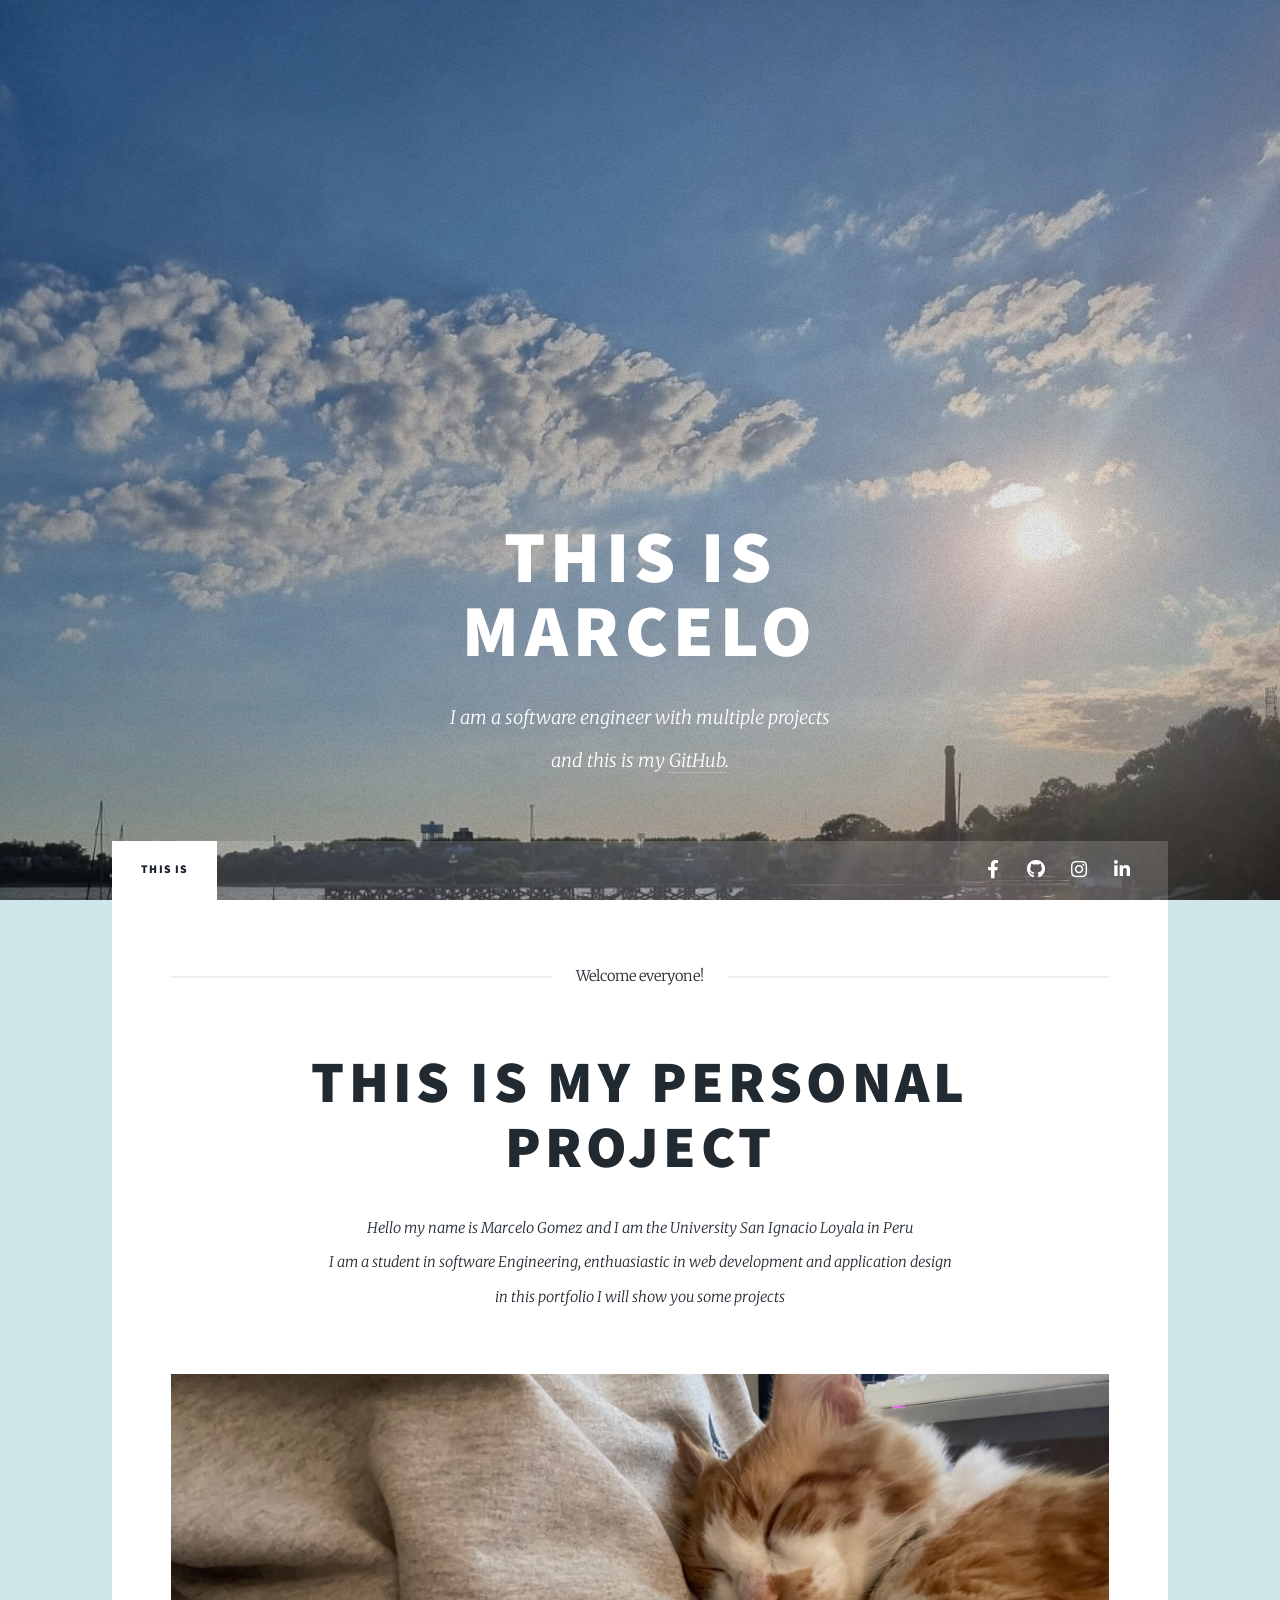
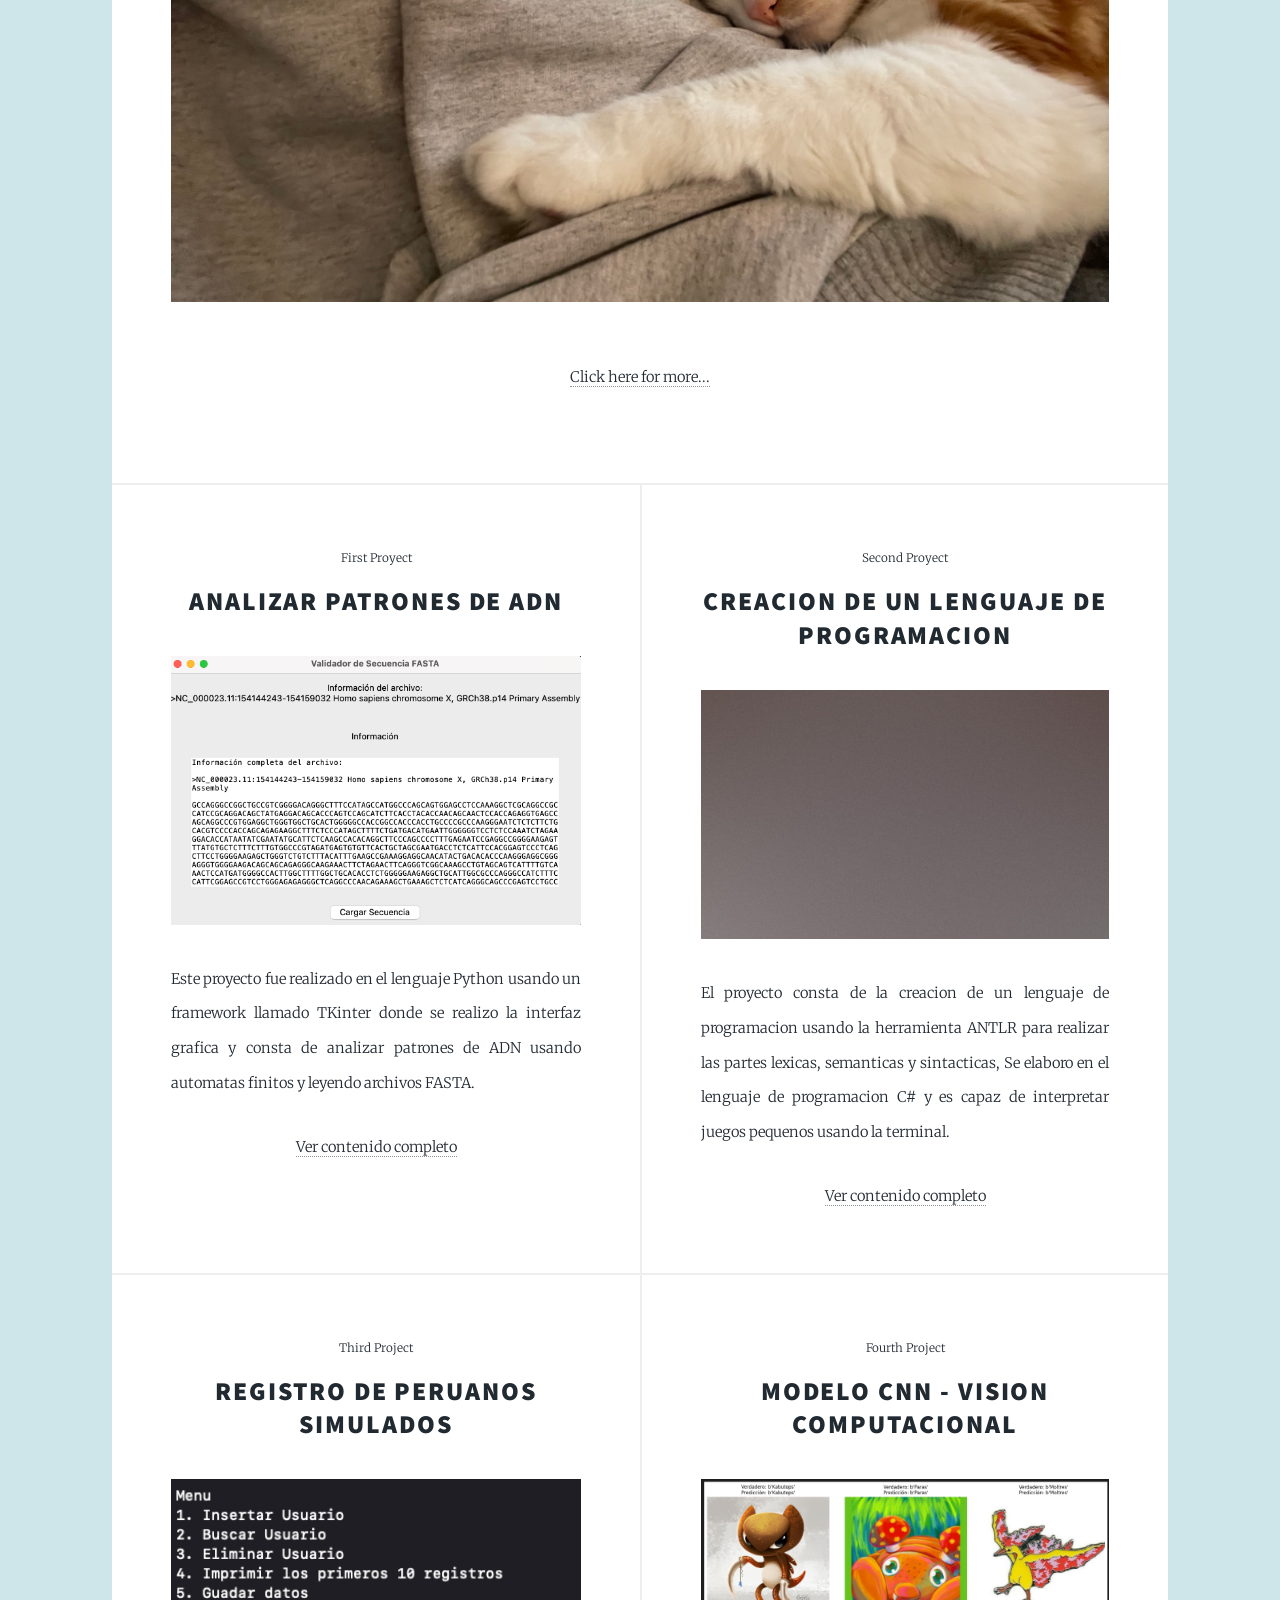
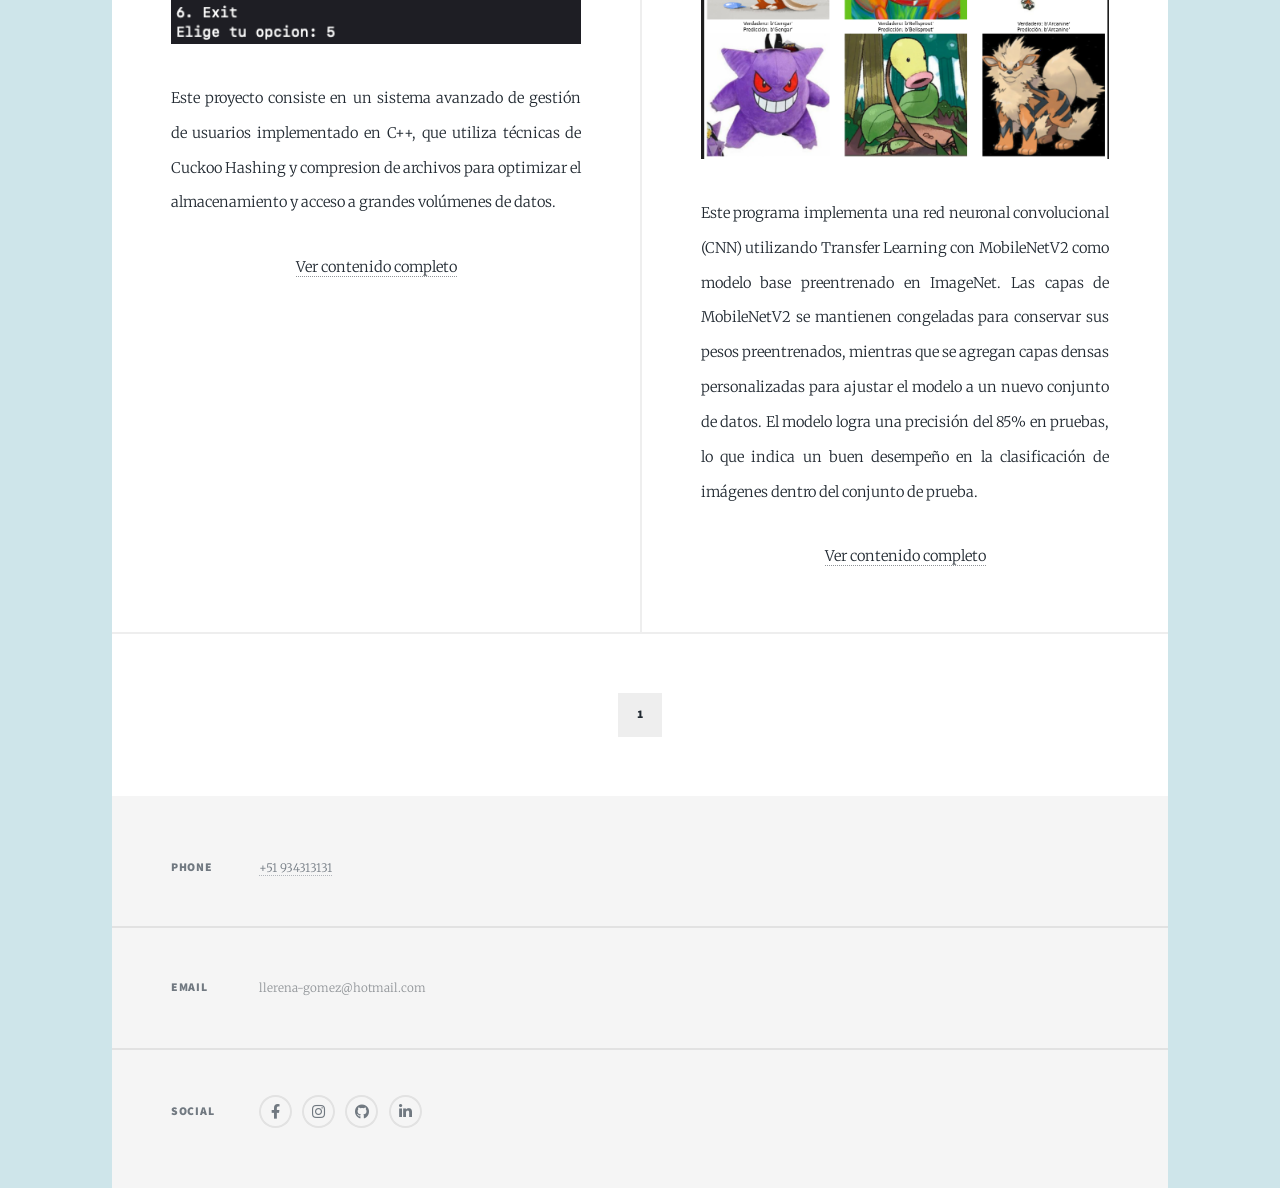
==== index.html @ d42dc715 "Actualizacion de direccion" ====
<!DOCTYPE HTML>
<html>
	<head>
		<title>Portfolio</title>
		<meta charset="utf-8" />
		<meta name="viewport" content="width=device-width, initial-scale=1, user-scalable=no" />
		<link rel="stylesheet" href="assets/css/main.css" />
		<noscript><link rel="stylesheet" href="assets/css/noscript.css" /></noscript>
	</head>
	<body class="is-preload">

		<!-- Wrapper -->
			<div id="wrapper" class="fade-in">

				<!-- Intro -->
					<div id="intro">
						<h1>This is<br />
						Marcelo</h1>
						<p>I am a software engineer with multiple projects <br />
						and this is my <a href="https://github.com/Angello5" target="_blank">GitHub</a>.</p>
					</div>

				<!-- Header -->
					<header id="header">
						<a href="index.html" class="logo">Portfolio</a>
					</header>

				<!-- Nav -->
					<nav id="nav">
						<ul class="links">
							<li class="active"><a href="index.html">This is </a></li>

						</ul>
						<ul class="icons">
							<li><a href="https://www.facebook.com/profile.php?id=100010503139224" target="_blank"  class="icon brands alt fa-facebook-f"><span class="label">Facebook</span></a></li>
							<li><a href="https://github.com/Angello5" target="_blank" class="icon brands alt fa-github"><span class="label">GitHub</span></a></li>
							<li><a href="https://www.instagram.com/marcelinh0pe/" target="_blank" class="icon brands alt fa-instagram"><span class="label">Instagram</span></a></li>
							<li><a href="https://www.linkedin.com/in/angello-llerena-a1333a24a/" target="_blank" class="icon brands alt fa-linkedin-in"><span class="label">Linkedin</span></a></li>
						</ul>
					</nav>

				<!-- Main -->
					<div id="main">

						<!-- Featured Post -->
							<article class="post featured">
								<header class="major">
									<span class="date">Welcome everyone!</span>
									<h2><a href="#">This is my personal project<br /></a></h2>
									<p>Hello my name is Marcelo Gomez and I am the University San Ignacio Loyala in Peru<br />
									I am a student in software Engineering, enthuasiastic in web development and application design <br />
									in this portfolio I will show you some projects</p>
								</header>
								<a href="#" class="image main"><img src="images/IMG_0176.jpeg" alt="" /></a>
								<ul class="actions special">
									<li><a href="https://github.com/Angello5" target="_blank" class="button large">Click here for more...</a></li>
								</ul>
							</article>

						<!-- Posts -->
							<section class="posts">
								<article>
									<header>
										<span class="date"> First Proyect </span>
										<h2><a href="https://github.com/Angello5/TeoriaComputacion">Analizar Patrones de ADN<br /></a></h2>
									</header>
									<a href="https://github.com/Angello5/TeoriaComputacion" target="_blank" class="image fit"><img src="images/Screenshot 2024-04-20 at 7.12.36 PM.png" alt="" /></a>
									<p>Este proyecto fue realizado en el lenguaje Python usando un framework llamado TKinter donde se realizo la interfaz grafica
										y consta de analizar patrones de ADN usando automatas finitos y leyendo archivos FASTA.
									</p>
									<ul class="actions special">
										<li><a href="https://github.com/Angello5/TeoriaComputacion" class="button">Ver contenido completo</a></li>
									</ul>
								</article>
								<article>
									<header>
										<span class="date">Second Proyect</span>
										<h2><a href="https://github.com/Angello5/compilador">Creacion de un lenguaje de programacion<br /></a></h2>
									</header>
									<a href="https://github.com/Angello5/compilador" target="_blank" class="image fit"><img src="images/pic03.jpg" alt="" /></a>
									<p>El proyecto consta de la creacion de un lenguaje de programacion usando la herramienta ANTLR para realizar las partes lexicas, semanticas y sintacticas,
										Se elaboro en el lenguaje de programacion C# y es capaz de interpretar juegos pequenos usando la terminal.</p>
									<ul class="actions special">
										<li><a href="https://github.com/Angello5/compilador"  target="_blank" class="button">Ver contenido completo</a></li>
									</ul>
								</article>
								<article>
									<header>
										<span class="date">Third Project </span>
										<h2><a href="https://github.com/Angello5/RENIEC_API_cuckoo" target="_blank">Registro de Peruanos simulados<br /></a></h2>
									</header>
									<a href="https://github.com/Angello5/RENIEC_API_cuckoo" target="_blank" class="image fit"><img src="images/Screenshot 2024-12-19 at 11.55.50 PM.png" alt="" /></a>
									<p>
										Este proyecto consiste en un sistema avanzado de gestión de usuarios implementado en C++, que utiliza técnicas de Cuckoo Hashing y compresion de archivos para optimizar el almacenamiento y acceso a grandes volúmenes de datos.
										</p>
									<ul class="actions special">
										<li><a href="https://github.com/Angello5/RENIEC_API_cuckoo" target="_blank" class="button">Ver contenido completo</a></li>
									</ul>
								</article>
								<article>
									<header>
										<span class="date">Fourth Project </span>
										<h2><a href="https://github.com/Angello5/CNN_Pokemon"> Modelo CNN - Vision Computacional<br /></a></h2>
									</header>
									<a href="https://github.com/Angello5/CNN_Pokemon" target="_blank" class="image fit"><img src="images/Screenshot from 2025-02-09 18-42-14.png" alt="" /></a>
									<p>Este programa implementa una red neuronal convolucional (CNN) utilizando Transfer Learning con MobileNetV2 como modelo base preentrenado en ImageNet. Las capas de MobileNetV2 se mantienen congeladas para conservar sus pesos preentrenados, 
										mientras que se agregan capas densas personalizadas para ajustar el modelo a un nuevo conjunto de datos. El modelo logra una precisión del 85% en pruebas, lo que indica un buen desempeño en la clasificación de imágenes dentro del conjunto de prueba.</p>
									<ul class="actions special">
										<li><a href="https://github.com/Angello5/CNN_Pokemon" target="_blank" class="button">Ver contenido completo</a></li>
									</ul>
								</article>
								<!--<article>
									<header>
										<span class="date">Sixth Project</span>
										<h2><a href="#">Upcoming content<br /></a></h2>
									</header>
									<a href="#" class="image fit"><img src="images/pic06.jpg" alt="" /></a>
									<p>I have working in more projects... Wait 😎</p>
									<ul class="actions special">
										<li><a href="#" class="button">Full Story</a></li>
									</ul>
								</article>
								<article>
									<header>
										<span class="date">Seventh Project</span>
										<h2><a href="#">Upcoming content<br /></a></h2>
									</header>
									<a href="#" class="image fit"><img src="images/pic07.jpg" alt="" /></a>
									<p>I have working in more projects... Wait 😎</p>
									<ul class="actions special">
										<li><a href="#" class="button">Full Story</a></li>
									</ul>
								</article>
							-->
							</section>

						<!-- Footer -->
							<footer>
								<div class="pagination">
									<!--<a href="#" class="previous">Prev</a>-->
									<a href="#" class="page active">1</a>	
								</div>
							</footer>

					</div>

				<!-- Footer -->
					<footer id="footer">
						<section class="split contact">
							<section>
								<h3>Phone</h3>
								<p><a href="https://prefijo.info/51/" target="_blank">+51 934313131</a></p>
							</section>
							<section>
								<h3>Email</h3>
								<p>llerena-gomez@hotmail.com</p>
							</section>
							<section>
								<h3>Social</h3>
								<ul class="icons alt">
									<li><a href="https://www.facebook.com/profile.php?id=100010503139224" target="_blank" class="icon brands alt fa-facebook-f"><span class="label">Facebook</span></a></li>
									<li><a href="https://www.instagram.com/marcelinh0pe/" target="_blank" class="icon brands alt fa-instagram"><span class="label">Instagram</span></a></li>
									<li><a href="https://github.com/Angello5" target="_blank" class="icon brands alt fa-github"><span class="label">GitHub</span></a></li>
									<li><a href="https://www.linkedin.com/in/angello-llerena-a1333a24a/" target="_blank" class="icon brands alt fa-linkedin-in"><span class="label">Linkedin</span></a></li>
								</ul>
							</section>
						</section>
					</footer>
			</div>

		<!-- Scripts -->
			<script src="assets/js/jquery.min.js"></script>
			<script src="assets/js/jquery.scrollex.min.js"></script>
			<script src="assets/js/jquery.scrolly.min.js"></script>
			<script src="assets/js/browser.min.js"></script>
			<script src="assets/js/breakpoints.min.js"></script>
			<script src="assets/js/util.js"></script>
			<script src="assets/js/main.js"></script>

	</body>
</html>
---- assets/css/main.css ----
@import url(fontawesome-all.min.css);
@import url("https://fonts.googleapis.com/css?family=Merriweather:300,700,300italic,700italic|Source+Sans+Pro:900");


html, body, div, span, applet, object,
iframe, h1, h2, h3, h4, h5, h6, p, blockquote,
pre, a, abbr, acronym, address, big, cite,
code, del, dfn, em, img, ins, kbd, q, s, samp,
small, strike, strong, sub, sup, tt, var, b,
u, i, center, dl, dt, dd, ol, ul, li, fieldset,
form, label, legend, table, caption, tbody,
tfoot, thead, tr, th, td, article, aside,
canvas, details, embed, figure, figcaption,
footer, header, hgroup, menu, nav, output, ruby,
section, summary, time, mark, audio, video {
	margin: 0;
	padding: 0;
	border: 0;
	font-size: 100%;
	font: inherit;
	vertical-align: baseline;}

article, aside, details, figcaption, figure,
footer, header, hgroup, menu, nav, section {
	display: block;}

body {
	line-height: 1;
}

ol, ul {
	list-style: none;
}

blockquote, q {
	quotes: none;
}

	blockquote:before, blockquote:after, q:before, q:after {
		content: '';
		content: none;
	}

table {
	border-collapse: collapse;
	border-spacing: 0;
}

body {
	-webkit-text-size-adjust: none;
}

mark {
	background-color: transparent;
	color: inherit;
}

input::-moz-focus-inner {
	border: 0;
	padding: 0;
}

input, select, textarea {
	-moz-appearance: none;
	-webkit-appearance: none;
	-ms-appearance: none;
	appearance: none;
}

/* Basic */

	@-ms-viewport {
		width: device-width;
	}

	body {
		-ms-overflow-style: scrollbar;
	}

	@media screen and (max-width: 480px) {

		html, body {
			min-width: 320px;
		}

	}

	html {
		box-sizing: border-box;
	}

	*, *:before, *:after {
		box-sizing: inherit;
	}

	body {
		background-color: #cee5ea;
	}

		body.is-preload *, body.is-preload *:before, body.is-preload *:after {
			-moz-animation: none !important;
			-webkit-animation: none !important;
			-ms-animation: none !important;
			animation: none !important;
			-moz-transition: none !important;
			-webkit-transition: none !important;
			-ms-transition: none !important;
			transition: none !important;
		}

/* Type */

	html {
		font-size: 16pt;
	}

		@media screen and (max-width: 1680px) {

			html {
				font-size: 12pt;
			}

		}

		@media screen and (max-width: 1280px) {

			html {
				font-size: 11pt;
			}

		}

		@media screen and (max-width: 360px) {

			html {
				font-size: 10pt;
			}

		}

	body {
		color: #212931;
	}

	body, input, select, textarea {
		font-family: "Merriweather", Georgia, serif;
		font-weight: 300;
		font-size: 1rem;
		line-height: 2.375;
	}

	a {
		-moz-transition: color 0.2s ease-in-out, background-color 0.2s ease-in-out, border-color 0.2s ease-in-out, box-shadow 0.2s ease-in-out;
		-webkit-transition: color 0.2s ease-in-out, background-color 0.2s ease-in-out, border-color 0.2s ease-in-out, box-shadow 0.2s ease-in-out;
		-ms-transition: color 0.2s ease-in-out, background-color 0.2s ease-in-out, border-color 0.2s ease-in-out, box-shadow 0.2s ease-in-out;
		transition: color 0.2s ease-in-out, background-color 0.2s ease-in-out, border-color 0.2s ease-in-out, box-shadow 0.2s ease-in-out;
		border-bottom: dotted 1px;
		text-decoration: none;
	}

		a:hover {
			border-bottom-color: transparent;
		}

	strong, b {
		font-weight: 600;
	}

	em, i {
		font-style: italic;
	}

	p {
		text-align: justify;
		margin: 0 0 2rem 0;
	}

	h1, h2, h3, h4, h5, h6 {
		font-family: "Source Sans Pro", Helvetica, sans-serif;
		font-weight: 900;
		line-height: 1.5;
		letter-spacing: 0.075em;
		text-transform: uppercase;
		margin: 0 0 1rem 0;
	}

		h1 a, h2 a, h3 a, h4 a, h5 a, h6 a {
			border-bottom: 0;
			color: inherit;
			text-decoration: none;
		}

	h1 {
		font-size: 4rem;
		line-height: 1.1;
		margin: 0 0 2rem 0;
	}

	h2 {
		font-size: 1.75rem;
		line-height: 1.3;
		margin: 0 0 1.5rem 0;
	}

	h3 {
		font-size: 1.25rem;
		margin: 0 0 1.5rem 0;
	}

	h4 {
		font-size: 1rem;
	}

	h5 {
		font-size: 0.9rem;
	}

	h6 {
		font-size: 0.8rem;
	}

	sub {
		font-size: 0.8rem;
		position: relative;
		top: 0.5rem;
	}

	sup {
		font-size: 0.8rem;
		position: relative;
		top: -0.5rem;
	}

	blockquote {
		border-left: solid 4px;
		font-style: italic;
		margin: 0 0 2rem 0;
		padding: 0.5rem 0 0.5rem 2rem;
	}

	code {
		border: solid 2px;
		font-family: "Courier New", monospace;
		font-size: 0.9rem;
		margin: 0 0.25rem;
		padding: 0.25rem 0.65rem;
	}

	pre {
		-webkit-overflow-scrolling: touch;
		font-family: "Courier New", monospace;
		font-size: 0.9rem;
		margin: 0 0 2rem 0;
	}

		pre code {
			display: block;
			line-height: 1.75;
			padding: 1rem 1.5rem;
			overflow-x: auto;
		}

	hr {
		border: 0;
		border-bottom: solid 2px;
		margin: 3rem 0;
	}

		hr.major {
			margin: 5rem 0;
		}

	.align-left {
		text-align: left;
	}

	.align-center {
		text-align: center;
	}

	.align-right {
		text-align: right;
	}

	input, select, textarea {
		color: #212931;
	}

	a {
		color: #212931;
		border-bottom-color: rgba(33, 41, 49, 0.5);
	}

		a:hover {
			border-bottom-color: transparent;
			color: grey !important;
		}

	strong, b {
		color: #212931;
	}

	h1, h2, h3, h4, h5, h6 {
		color: #212931;
	}

	blockquote {
		border-left-color: #eeeeee;
	}

	code {
		background:rgba(220, 220, 220, 0.25);
		border-color: #eeeeee;
	}

	hr {
		border-bottom-color: #eeeeee;
	}

/* Row */

	.row {
		display: flex;
		flex-wrap: wrap;
		box-sizing: border-box;
		align-items: stretch;
	}

		.row > * {
			box-sizing: border-box;
		}

		.row.gtr-uniform > * > :last-child {
			margin-bottom: 0;
		}

		.row.aln-left {
			justify-content: flex-start;
		}

		.row.aln-center {
			justify-content: center;
		}

		.row.aln-right {
			justify-content: flex-end;
		}

		.row.aln-top {
			align-items: flex-start;
		}

		.row.aln-middle {
			align-items: center;
		}

		.row.aln-bottom {
			align-items: flex-end;
		}

		.row > .imp {
			order: -1;
		}

		.row > .col-1 {
			width: 8.33333%;
		}

		.row > .off-1 {
			margin-left: 8.33333%;
		}

		.row > .col-2 {
			width: 16.66667%;
		}

		.row > .off-2 {
			margin-left: 16.66667%;
		}

		.row > .col-3 {
			width: 25%;
		}

		.row > .off-3 {
			margin-left: 25%;
		}

		.row > .col-4 {
			width: 33.33333%;
		}

		.row > .off-4 {
			margin-left: 33.33333%;
		}

		.row > .col-5 {
			width: 41.66667%;
		}

		.row > .off-5 {
			margin-left: 41.66667%;
		}

		.row > .col-6 {
			width: 50%;
		}

		.row > .off-6 {
			margin-left: 50%;
		}

		.row > .col-7 {
			width: 58.33333%;
		}

		.row > .off-7 {
			margin-left: 58.33333%;
		}

		.row > .col-8 {
			width: 66.66667%;
		}

		.row > .off-8 {
			margin-left: 66.66667%;
		}

		.row > .col-9 {
			width: 75%;
		}

		.row > .off-9 {
			margin-left: 75%;
		}

		.row > .col-10 {
			width: 83.33333%;
		}

		.row > .off-10 {
			margin-left: 83.33333%;
		}

		.row > .col-11 {
			width: 91.66667%;
		}

		.row > .off-11 {
			margin-left: 91.66667%;
		}

		.row > .col-12 {
			width: 100%;
		}

		.row > .off-12 {
			margin-left: 100%;
		}

		.row.gtr-0 {
			margin-top: 0;
			margin-left: 0rem;
		}

			.row.gtr-0 > * {
				padding: 0 0 0 0rem;
			}

			.row.gtr-0.gtr-uniform {
				margin-top: 0rem;
			}

				.row.gtr-0.gtr-uniform > * {
					padding-top: 0rem;
				}

		.row.gtr-25 {
			margin-top: 0;
			margin-left: -0.375rem;
		}

			.row.gtr-25 > * {
				padding: 0 0 0 0.375rem;
			}

			.row.gtr-25.gtr-uniform {
				margin-top: -0.375rem;
			}

				.row.gtr-25.gtr-uniform > * {
					padding-top: 0.375rem;
				}

		.row.gtr-50 {
			margin-top: 0;
			margin-left: -0.75rem;
		}

			.row.gtr-50 > * {
				padding: 0 0 0 0.75rem;
			}

			.row.gtr-50.gtr-uniform {
				margin-top: -0.75rem;
			}

				.row.gtr-50.gtr-uniform > * {
					padding-top: 0.75rem;
				}

		.row {
			margin-top: 0;
			margin-left: -1.5rem;
		}

			.row > * {
				padding: 0 0 0 1.5rem;
			}

			.row.gtr-uniform {
				margin-top: -1.5rem;
			}

				.row.gtr-uniform > * {
					padding-top: 1.5rem;
				}

		.row.gtr-150 {
			margin-top: 0;
			margin-left: -2.25rem;
		}

			.row.gtr-150 > * {
				padding: 0 0 0 2.25rem;
			}

			.row.gtr-150.gtr-uniform {
				margin-top: -2.25rem;
			}

				.row.gtr-150.gtr-uniform > * {
					padding-top: 2.25rem;
				}

		.row.gtr-200 {
			margin-top: 0;
			margin-left: -3rem;
		}

			.row.gtr-200 > * {
				padding: 0 0 0 3rem;
			}

			.row.gtr-200.gtr-uniform {
				margin-top: -3rem;
			}

				.row.gtr-200.gtr-uniform > * {
					padding-top: 3rem;
				}

		@media screen and (max-width: 1680px) {

			.row {
				display: flex;
				flex-wrap: wrap;
				box-sizing: border-box;
				align-items: stretch;
			}

				.row > * {
					box-sizing: border-box;
				}

				.row.gtr-uniform > * > :last-child {
					margin-bottom: 0;
				}

				.row.aln-left {
					justify-content: flex-start;
				}

				.row.aln-center {
					justify-content: center;
				}

				.row.aln-right {
					justify-content: flex-end;
				}

				.row.aln-top {
					align-items: flex-start;
				}

				.row.aln-middle {
					align-items: center;
				}

				.row.aln-bottom {
					align-items: flex-end;
				}

				.row > .imp-xlarge {
					order: -1;
				}

				.row > .col-1-xlarge {
					width: 8.33333%;
				}

				.row > .off-1-xlarge {
					margin-left: 8.33333%;
				}

				.row > .col-2-xlarge {
					width: 16.66667%;
				}

				.row > .off-2-xlarge {
					margin-left: 16.66667%;
				}

				.row > .col-3-xlarge {
					width: 25%;
				}

				.row > .off-3-xlarge {
					margin-left: 25%;
				}

				.row > .col-4-xlarge {
					width: 33.33333%;
				}

				.row > .off-4-xlarge {
					margin-left: 33.33333%;
				}

				.row > .col-5-xlarge {
					width: 41.66667%;
				}

				.row > .off-5-xlarge {
					margin-left: 41.66667%;
				}

				.row > .col-6-xlarge {
					width: 50%;
				}

				.row > .off-6-xlarge {
					margin-left: 50%;
				}

				.row > .col-7-xlarge {
					width: 58.33333%;
				}

				.row > .off-7-xlarge {
					margin-left: 58.33333%;
				}

				.row > .col-8-xlarge {
					width: 66.66667%;
				}

				.row > .off-8-xlarge {
					margin-left: 66.66667%;
				}

				.row > .col-9-xlarge {
					width: 75%;
				}

				.row > .off-9-xlarge {
					margin-left: 75%;
				}

				.row > .col-10-xlarge {
					width: 83.33333%;
				}

				.row > .off-10-xlarge {
					margin-left: 83.33333%;
				}

				.row > .col-11-xlarge {
					width: 91.66667%;
				}

				.row > .off-11-xlarge {
					margin-left: 91.66667%;
				}

				.row > .col-12-xlarge {
					width: 100%;
				}

				.row > .off-12-xlarge {
					margin-left: 100%;
				}

				.row.gtr-0 {
					margin-top: 0;
					margin-left: 0rem;
				}

					.row.gtr-0 > * {
						padding: 0 0 0 0rem;
					}

					.row.gtr-0.gtr-uniform {
						margin-top: 0rem;
					}

						.row.gtr-0.gtr-uniform > * {
							padding-top: 0rem;
						}

				.row.gtr-25 {
					margin-top: 0;
					margin-left: -0.375rem;
				}

					.row.gtr-25 > * {
						padding: 0 0 0 0.375rem;
					}

					.row.gtr-25.gtr-uniform {
						margin-top: -0.375rem;
					}

						.row.gtr-25.gtr-uniform > * {
							padding-top: 0.375rem;
						}

				.row.gtr-50 {
					margin-top: 0;
					margin-left: -0.75rem;
				}

					.row.gtr-50 > * {
						padding: 0 0 0 0.75rem;
					}

					.row.gtr-50.gtr-uniform {
						margin-top: -0.75rem;
					}

						.row.gtr-50.gtr-uniform > * {
							padding-top: 0.75rem;
						}

				.row {
					margin-top: 0;
					margin-left: -1.5rem;
				}

					.row > * {
						padding: 0 0 0 1.5rem;
					}

					.row.gtr-uniform {
						margin-top: -1.5rem;
					}

						.row.gtr-uniform > * {
							padding-top: 1.5rem;
						}

				.row.gtr-150 {
					margin-top: 0;
					margin-left: -2.25rem;
				}

					.row.gtr-150 > * {
						padding: 0 0 0 2.25rem;
					}

					.row.gtr-150.gtr-uniform {
						margin-top: -2.25rem;
					}

						.row.gtr-150.gtr-uniform > * {
							padding-top: 2.25rem;
						}

				.row.gtr-200 {
					margin-top: 0;
					margin-left: -3rem;
				}

					.row.gtr-200 > * {
						padding: 0 0 0 3rem;
					}

					.row.gtr-200.gtr-uniform {
						margin-top: -3rem;
					}

						.row.gtr-200.gtr-uniform > * {
							padding-top: 3rem;
						}

		}

		@media screen and (max-width: 1280px) {

			.row {
				display: flex;
				flex-wrap: wrap;
				box-sizing: border-box;
				align-items: stretch;
			}

				.row > * {
					box-sizing: border-box;
				}

				.row.gtr-uniform > * > :last-child {
					margin-bottom: 0;
				}

				.row.aln-left {
					justify-content: flex-start;
				}

				.row.aln-center {
					justify-content: center;
				}

				.row.aln-right {
					justify-content: flex-end;
				}

				.row.aln-top {
					align-items: flex-start;
				}

				.row.aln-middle {
					align-items: center;
				}

				.row.aln-bottom {
					align-items: flex-end;
				}

				.row > .imp-large {
					order: -1;
				}

				.row > .col-1-large {
					width: 8.33333%;
				}

				.row > .off-1-large {
					margin-left: 8.33333%;
				}

				.row > .col-2-large {
					width: 16.66667%;
				}

				.row > .off-2-large {
					margin-left: 16.66667%;
				}

				.row > .col-3-large {
					width: 25%;
				}

				.row > .off-3-large {
					margin-left: 25%;
				}

				.row > .col-4-large {
					width: 33.33333%;
				}

				.row > .off-4-large {
					margin-left: 33.33333%;
				}

				.row > .col-5-large {
					width: 41.66667%;
				}

				.row > .off-5-large {
					margin-left: 41.66667%;
				}

				.row > .col-6-large {
					width: 50%;
				}

				.row > .off-6-large {
					margin-left: 50%;
				}

				.row > .col-7-large {
					width: 58.33333%;
				}

				.row > .off-7-large {
					margin-left: 58.33333%;
				}

				.row > .col-8-large {
					width: 66.66667%;
				}

				.row > .off-8-large {
					margin-left: 66.66667%;
				}

				.row > .col-9-large {
					width: 75%;
				}

				.row > .off-9-large {
					margin-left: 75%;
				}

				.row > .col-10-large {
					width: 83.33333%;
				}

				.row > .off-10-large {
					margin-left: 83.33333%;
				}

				.row > .col-11-large {
					width: 91.66667%;
				}

				.row > .off-11-large {
					margin-left: 91.66667%;
				}

				.row > .col-12-large {
					width: 100%;
				}

				.row > .off-12-large {
					margin-left: 100%;
				}

				.row.gtr-0 {
					margin-top: 0;
					margin-left: 0rem;
				}

					.row.gtr-0 > * {
						padding: 0 0 0 0rem;
					}

					.row.gtr-0.gtr-uniform {
						margin-top: 0rem;
					}

						.row.gtr-0.gtr-uniform > * {
							padding-top: 0rem;
						}

				.row.gtr-25 {
					margin-top: 0;
					margin-left: -0.375rem;
				}

					.row.gtr-25 > * {
						padding: 0 0 0 0.375rem;
					}

					.row.gtr-25.gtr-uniform {
						margin-top: -0.375rem;
					}

						.row.gtr-25.gtr-uniform > * {
							padding-top: 0.375rem;
						}

				.row.gtr-50 {
					margin-top: 0;
					margin-left: -0.75rem;
				}

					.row.gtr-50 > * {
						padding: 0 0 0 0.75rem;
					}

					.row.gtr-50.gtr-uniform {
						margin-top: -0.75rem;
					}

						.row.gtr-50.gtr-uniform > * {
							padding-top: 0.75rem;
						}

				.row {
					margin-top: 0;
					margin-left: -1.5rem;
				}

					.row > * {
						padding: 0 0 0 1.5rem;
					}

					.row.gtr-uniform {
						margin-top: -1.5rem;
					}

						.row.gtr-uniform > * {
							padding-top: 1.5rem;
						}

				.row.gtr-150 {
					margin-top: 0;
					margin-left: -2.25rem;
				}

					.row.gtr-150 > * {
						padding: 0 0 0 2.25rem;
					}

					.row.gtr-150.gtr-uniform {
						margin-top: -2.25rem;
					}

						.row.gtr-150.gtr-uniform > * {
							padding-top: 2.25rem;
						}

				.row.gtr-200 {
					margin-top: 0;
					margin-left: -3rem;
				}

					.row.gtr-200 > * {
						padding: 0 0 0 3rem;
					}

					.row.gtr-200.gtr-uniform {
						margin-top: -3rem;
					}

						.row.gtr-200.gtr-uniform > * {
							padding-top: 3rem;
						}

		}

		@media screen and (max-width: 980px) {

			.row {
				display: flex;
				flex-wrap: wrap;
				box-sizing: border-box;
				align-items: stretch;
			}

				.row > * {
					box-sizing: border-box;
				}

				.row.gtr-uniform > * > :last-child {
					margin-bottom: 0;
				}

				.row.aln-left {
					justify-content: flex-start;
				}

				.row.aln-center {
					justify-content: center;
				}

				.row.aln-right {
					justify-content: flex-end;
				}

				.row.aln-top {
					align-items: flex-start;
				}

				.row.aln-middle {
					align-items: center;
				}

				.row.aln-bottom {
					align-items: flex-end;
				}

				.row > .imp-medium {
					order: -1;
				}

				.row > .col-1-medium {
					width: 8.33333%;
				}

				.row > .off-1-medium {
					margin-left: 8.33333%;
				}

				.row > .col-2-medium {
					width: 16.66667%;
				}

				.row > .off-2-medium {
					margin-left: 16.66667%;
				}

				.row > .col-3-medium {
					width: 25%;
				}

				.row > .off-3-medium {
					margin-left: 25%;
				}

				.row > .col-4-medium {
					width: 33.33333%;
				}

				.row > .off-4-medium {
					margin-left: 33.33333%;
				}

				.row > .col-5-medium {
					width: 41.66667%;
				}

				.row > .off-5-medium {
					margin-left: 41.66667%;
				}

				.row > .col-6-medium {
					width: 50%;
				}

				.row > .off-6-medium {
					margin-left: 50%;
				}

				.row > .col-7-medium {
					width: 58.33333%;
				}

				.row > .off-7-medium {
					margin-left: 58.33333%;
				}

				.row > .col-8-medium {
					width: 66.66667%;
				}

				.row > .off-8-medium {
					margin-left: 66.66667%;
				}

				.row > .col-9-medium {
					width: 75%;
				}

				.row > .off-9-medium {
					margin-left: 75%;
				}

				.row > .col-10-medium {
					width: 83.33333%;
				}

				.row > .off-10-medium {
					margin-left: 83.33333%;
				}

				.row > .col-11-medium {
					width: 91.66667%;
				}

				.row > .off-11-medium {
					margin-left: 91.66667%;
				}

				.row > .col-12-medium {
					width: 100%;
				}

				.row > .off-12-medium {
					margin-left: 100%;
				}

				.row.gtr-0 {
					margin-top: 0;
					margin-left: 0rem;
				}

					.row.gtr-0 > * {
						padding: 0 0 0 0rem;
					}

					.row.gtr-0.gtr-uniform {
						margin-top: 0rem;
					}

						.row.gtr-0.gtr-uniform > * {
							padding-top: 0rem;
						}

				.row.gtr-25 {
					margin-top: 0;
					margin-left: -0.375rem;
				}

					.row.gtr-25 > * {
						padding: 0 0 0 0.375rem;
					}

					.row.gtr-25.gtr-uniform {
						margin-top: -0.375rem;
					}

						.row.gtr-25.gtr-uniform > * {
							padding-top: 0.375rem;
						}

				.row.gtr-50 {
					margin-top: 0;
					margin-left: -0.75rem;
				}

					.row.gtr-50 > * {
						padding: 0 0 0 0.75rem;
					}

					.row.gtr-50.gtr-uniform {
						margin-top: -0.75rem;
					}

						.row.gtr-50.gtr-uniform > * {
							padding-top: 0.75rem;
						}

				.row {
					margin-top: 0;
					margin-left: -1.5rem;
				}

					.row > * {
						padding: 0 0 0 1.5rem;
					}

					.row.gtr-uniform {
						margin-top: -1.5rem;
					}

						.row.gtr-uniform > * {
							padding-top: 1.5rem;
						}

				.row.gtr-150 {
					margin-top: 0;
					margin-left: -2.25rem;
				}

					.row.gtr-150 > * {
						padding: 0 0 0 2.25rem;
					}

					.row.gtr-150.gtr-uniform {
						margin-top: -2.25rem;
					}

						.row.gtr-150.gtr-uniform > * {
							padding-top: 2.25rem;
						}

				.row.gtr-200 {
					margin-top: 0;
					margin-left: -3rem;
				}

					.row.gtr-200 > * {
						padding: 0 0 0 3rem;
					}

					.row.gtr-200.gtr-uniform {
						margin-top: -3rem;
					}

						.row.gtr-200.gtr-uniform > * {
							padding-top: 3rem;
						}

		}

		@media screen and (max-width: 736px) {

			.row {
				display: flex;
				flex-wrap: wrap;
				box-sizing: border-box;
				align-items: stretch;
			}

				.row > * {
					box-sizing: border-box;
				}

				.row.gtr-uniform > * > :last-child {
					margin-bottom: 0;
				}

				.row.aln-left {
					justify-content: flex-start;
				}

				.row.aln-center {
					justify-content: center;
				}

				.row.aln-right {
					justify-content: flex-end;
				}

				.row.aln-top {
					align-items: flex-start;
				}

				.row.aln-middle {
					align-items: center;
				}

				.row.aln-bottom {
					align-items: flex-end;
				}

				.row > .imp-small {
					order: -1;
				}

				.row > .col-1-small {
					width: 8.33333%;
				}

				.row > .off-1-small {
					margin-left: 8.33333%;
				}

				.row > .col-2-small {
					width: 16.66667%;
				}

				.row > .off-2-small {
					margin-left: 16.66667%;
				}

				.row > .col-3-small {
					width: 25%;
				}

				.row > .off-3-small {
					margin-left: 25%;
				}

				.row > .col-4-small {
					width: 33.33333%;
				}

				.row > .off-4-small {
					margin-left: 33.33333%;
				}

				.row > .col-5-small {
					width: 41.66667%;
				}

				.row > .off-5-small {
					margin-left: 41.66667%;
				}

				.row > .col-6-small {
					width: 50%;
				}

				.row > .off-6-small {
					margin-left: 50%;
				}

				.row > .col-7-small {
					width: 58.33333%;
				}

				.row > .off-7-small {
					margin-left: 58.33333%;
				}

				.row > .col-8-small {
					width: 66.66667%;
				}

				.row > .off-8-small {
					margin-left: 66.66667%;
				}

				.row > .col-9-small {
					width: 75%;
				}

				.row > .off-9-small {
					margin-left: 75%;
				}

				.row > .col-10-small {
					width: 83.33333%;
				}

				.row > .off-10-small {
					margin-left: 83.33333%;
				}

				.row > .col-11-small {
					width: 91.66667%;
				}

				.row > .off-11-small {
					margin-left: 91.66667%;
				}

				.row > .col-12-small {
					width: 100%;
				}

				.row > .off-12-small {
					margin-left: 100%;
				}

				.row.gtr-0 {
					margin-top: 0;
					margin-left: 0rem;
				}

					.row.gtr-0 > * {
						padding: 0 0 0 0rem;
					}

					.row.gtr-0.gtr-uniform {
						margin-top: 0rem;
					}

						.row.gtr-0.gtr-uniform > * {
							padding-top: 0rem;
						}

				.row.gtr-25 {
					margin-top: 0;
					margin-left: -0.375rem;
				}

					.row.gtr-25 > * {
						padding: 0 0 0 0.375rem;
					}

					.row.gtr-25.gtr-uniform {
						margin-top: -0.375rem;
					}

						.row.gtr-25.gtr-uniform > * {
							padding-top: 0.375rem;
						}

				.row.gtr-50 {
					margin-top: 0;
					margin-left: -0.75rem;
				}

					.row.gtr-50 > * {
						padding: 0 0 0 0.75rem;
					}

					.row.gtr-50.gtr-uniform {
						margin-top: -0.75rem;
					}

						.row.gtr-50.gtr-uniform > * {
							padding-top: 0.75rem;
						}

				.row {
					margin-top: 0;
					margin-left: -1.5rem;
				}

					.row > * {
						padding: 0 0 0 1.5rem;
					}

					.row.gtr-uniform {
						margin-top: -1.5rem;
					}

						.row.gtr-uniform > * {
							padding-top: 1.5rem;
						}

				.row.gtr-150 {
					margin-top: 0;
					margin-left: -2.25rem;
				}

					.row.gtr-150 > * {
						padding: 0 0 0 2.25rem;
					}

					.row.gtr-150.gtr-uniform {
						margin-top: -2.25rem;
					}

						.row.gtr-150.gtr-uniform > * {
							padding-top: 2.25rem;
						}

				.row.gtr-200 {
					margin-top: 0;
					margin-left: -3rem;
				}

					.row.gtr-200 > * {
						padding: 0 0 0 3rem;
					}

					.row.gtr-200.gtr-uniform {
						margin-top: -3rem;
					}

						.row.gtr-200.gtr-uniform > * {
							padding-top: 3rem;
						}

		}

		@media screen and (max-width: 480px) {

			.row {
				display: flex;
				flex-wrap: wrap;
				box-sizing: border-box;
				align-items: stretch;
			}

				.row > * {
					box-sizing: border-box;
				}

				.row.gtr-uniform > * > :last-child {
					margin-bottom: 0;
				}

				.row.aln-left {
					justify-content: flex-start;
				}

				.row.aln-center {
					justify-content: center;
				}

				.row.aln-right {
					justify-content: flex-end;
				}

				.row.aln-top {
					align-items: flex-start;
				}

				.row.aln-middle {
					align-items: center;
				}

				.row.aln-bottom {
					align-items: flex-end;
				}

				.row > .imp-xsmall {
					order: -1;
				}

				.row > .col-1-xsmall {
					width: 8.33333%;
				}

				.row > .off-1-xsmall {
					margin-left: 8.33333%;
				}

				.row > .col-2-xsmall {
					width: 16.66667%;
				}

				.row > .off-2-xsmall {
					margin-left: 16.66667%;
				}

				.row > .col-3-xsmall {
					width: 25%;
				}

				.row > .off-3-xsmall {
					margin-left: 25%;
				}

				.row > .col-4-xsmall {
					width: 33.33333%;
				}

				.row > .off-4-xsmall {
					margin-left: 33.33333%;
				}

				.row > .col-5-xsmall {
					width: 41.66667%;
				}

				.row > .off-5-xsmall {
					margin-left: 41.66667%;
				}

				.row > .col-6-xsmall {
					width: 50%;
				}

				.row > .off-6-xsmall {
					margin-left: 50%;
				}

				.row > .col-7-xsmall {
					width: 58.33333%;
				}

				.row > .off-7-xsmall {
					margin-left: 58.33333%;
				}

				.row > .col-8-xsmall {
					width: 66.66667%;
				}

				.row > .off-8-xsmall {
					margin-left: 66.66667%;
				}

				.row > .col-9-xsmall {
					width: 75%;
				}

				.row > .off-9-xsmall {
					margin-left: 75%;
				}

				.row > .col-10-xsmall {
					width: 83.33333%;
				}

				.row > .off-10-xsmall {
					margin-left: 83.33333%;
				}

				.row > .col-11-xsmall {
					width: 91.66667%;
				}

				.row > .off-11-xsmall {
					margin-left: 91.66667%;
				}

				.row > .col-12-xsmall {
					width: 100%;
				}

				.row > .off-12-xsmall {
					margin-left: 100%;
				}

				.row.gtr-0 {
					margin-top: 0;
					margin-left: 0rem;
				}

					.row.gtr-0 > * {
						padding: 0 0 0 0rem;
					}

					.row.gtr-0.gtr-uniform {
						margin-top: 0rem;
					}

						.row.gtr-0.gtr-uniform > * {
							padding-top: 0rem;
						}

				.row.gtr-25 {
					margin-top: 0;
					margin-left: -0.375rem;
				}

					.row.gtr-25 > * {
						padding: 0 0 0 0.375rem;
					}

					.row.gtr-25.gtr-uniform {
						margin-top: -0.375rem;
					}

						.row.gtr-25.gtr-uniform > * {
							padding-top: 0.375rem;
						}

				.row.gtr-50 {
					margin-top: 0;
					margin-left: -0.75rem;
				}

					.row.gtr-50 > * {
						padding: 0 0 0 0.75rem;
					}

					.row.gtr-50.gtr-uniform {
						margin-top: -0.75rem;
					}

						.row.gtr-50.gtr-uniform > * {
							padding-top: 0.75rem;
						}

				.row {
					margin-top: 0;
					margin-left: -1.5rem;
				}

					.row > * {
						padding: 0 0 0 1.5rem;
					}

					.row.gtr-uniform {
						margin-top: -1.5rem;
					}

						.row.gtr-uniform > * {
							padding-top: 1.5rem;
						}

				.row.gtr-150 {
					margin-top: 0;
					margin-left: -2.25rem;
				}

					.row.gtr-150 > * {
						padding: 0 0 0 2.25rem;
					}

					.row.gtr-150.gtr-uniform {
						margin-top: -2.25rem;
					}

						.row.gtr-150.gtr-uniform > * {
							padding-top: 2.25rem;
						}

				.row.gtr-200 {
					margin-top: 0;
					margin-left: -3rem;
				}

					.row.gtr-200 > * {
						padding: 0 0 0 3rem;
					}

					.row.gtr-200.gtr-uniform {
						margin-top: -3rem;
					}

						.row.gtr-200.gtr-uniform > * {
							padding-top: 3rem;
						}

		}

		@media screen and (max-width: 360px) {

			.row {
				display: flex;
				flex-wrap: wrap;
				box-sizing: border-box;
				align-items: stretch;
			}

				.row > * {
					box-sizing: border-box;
				}

				.row.gtr-uniform > * > :last-child {
					margin-bottom: 0;
				}

				.row.aln-left {
					justify-content: flex-start;
				}

				.row.aln-center {
					justify-content: center;
				}

				.row.aln-right {
					justify-content: flex-end;
				}

				.row.aln-top {
					align-items: flex-start;
				}

				.row.aln-middle {
					align-items: center;
				}

				.row.aln-bottom {
					align-items: flex-end;
				}

				.row > .imp-xxsmall {
					order: -1;
				}

				.row > .col-1-xxsmall {
					width: 8.33333%;
				}

				.row > .off-1-xxsmall {
					margin-left: 8.33333%;
				}

				.row > .col-2-xxsmall {
					width: 16.66667%;
				}

				.row > .off-2-xxsmall {
					margin-left: 16.66667%;
				}

				.row > .col-3-xxsmall {
					width: 25%;
				}

				.row > .off-3-xxsmall {
					margin-left: 25%;
				}

				.row > .col-4-xxsmall {
					width: 33.33333%;
				}

				.row > .off-4-xxsmall {
					margin-left: 33.33333%;
				}

				.row > .col-5-xxsmall {
					width: 41.66667%;
				}

				.row > .off-5-xxsmall {
					margin-left: 41.66667%;
				}

				.row > .col-6-xxsmall {
					width: 50%;
				}

				.row > .off-6-xxsmall {
					margin-left: 50%;
				}

				.row > .col-7-xxsmall {
					width: 58.33333%;
				}

				.row > .off-7-xxsmall {
					margin-left: 58.33333%;
				}

				.row > .col-8-xxsmall {
					width: 66.66667%;
				}

				.row > .off-8-xxsmall {
					margin-left: 66.66667%;
				}

				.row > .col-9-xxsmall {
					width: 75%;
				}

				.row > .off-9-xxsmall {
					margin-left: 75%;
				}

				.row > .col-10-xxsmall {
					width: 83.33333%;
				}

				.row > .off-10-xxsmall {
					margin-left: 83.33333%;
				}

				.row > .col-11-xxsmall {
					width: 91.66667%;
				}

				.row > .off-11-xxsmall {
					margin-left: 91.66667%;
				}

				.row > .col-12-xxsmall {
					width: 100%;
				}

				.row > .off-12-xxsmall {
					margin-left: 100%;
				}

				.row.gtr-0 {
					margin-top: 0;
					margin-left: 0rem;
				}

					.row.gtr-0 > * {
						padding: 0 0 0 0rem;
					}

					.row.gtr-0.gtr-uniform {
						margin-top: 0rem;
					}

						.row.gtr-0.gtr-uniform > * {
							padding-top: 0rem;
						}

				.row.gtr-25 {
					margin-top: 0;
					margin-left: -0.375rem;
				}

					.row.gtr-25 > * {
						padding: 0 0 0 0.375rem;
					}

					.row.gtr-25.gtr-uniform {
						margin-top: -0.375rem;
					}

						.row.gtr-25.gtr-uniform > * {
							padding-top: 0.375rem;
						}

				.row.gtr-50 {
					margin-top: 0;
					margin-left: -0.75rem;
				}

					.row.gtr-50 > * {
						padding: 0 0 0 0.75rem;
					}

					.row.gtr-50.gtr-uniform {
						margin-top: -0.75rem;
					}

						.row.gtr-50.gtr-uniform > * {
							padding-top: 0.75rem;
						}

				.row {
					margin-top: 0;
					margin-left: -1.5rem;
				}

					.row > * {
						padding: 0 0 0 1.5rem;
					}

					.row.gtr-uniform {
						margin-top: -1.5rem;
					}

						.row.gtr-uniform > * {
							padding-top: 1.5rem;
						}

				.row.gtr-150 {
					margin-top: 0;
					margin-left: -2.25rem;
				}

					.row.gtr-150 > * {
						padding: 0 0 0 2.25rem;
					}

					.row.gtr-150.gtr-uniform {
						margin-top: -2.25rem;
					}

						.row.gtr-150.gtr-uniform > * {
							padding-top: 2.25rem;
						}

				.row.gtr-200 {
					margin-top: 0;
					margin-left: -3rem;
				}

					.row.gtr-200 > * {
						padding: 0 0 0 3rem;
					}

					.row.gtr-200.gtr-uniform {
						margin-top: -3rem;
					}

						.row.gtr-200.gtr-uniform > * {
							padding-top: 3rem;
						}

		}

/* Box */

	.box {
		border: solid 2px;
		margin-bottom: 2rem;
		padding: 1.5rem;
	}

		.box > :last-child,
		.box > :last-child > :last-child,
		.box > :last-child > :last-child > :last-child {
			margin-bottom: 0;
		}

		.box.alt {
			border: 0;
			border-radius: 0;
			padding: 0;
		}

	.box {
		border-color: #eeeeee;
	}

/* Icon */

	.icon {
		text-decoration: none;
		border-bottom: none;
		position: relative;
	}

		.icon:before {
			-moz-osx-font-smoothing: grayscale;
			-webkit-font-smoothing: antialiased;
			display: inline-block;
			font-style: normal;
			font-variant: normal;
			text-rendering: auto;
			line-height: 1;
			text-transform: none !important;
			font-family: 'Font Awesome 5 Free';
			font-weight: 400;
		}

		.icon > .label {
			display: none;
		}

		.icon:before {
			line-height: inherit;
		}

		.icon.solid:before {
			font-weight: 900;
		}

		.icon.brands:before {
			font-family: 'Font Awesome 5 Brands';
		}

/* Image */

	.image {
		border: 0;
		display: inline-block;
		position: relative;
	}

		.image img {
			display: block;
		}

		.image.left, .image.right {
			max-width: 40%;
		}

			.image.left img, .image.right img {
				width: 100%;
			}

		.image.left {
			float: left;
			margin: 0 2rem 2rem 0;
			top: 0.75rem;
		}

		.image.right {
			float: right;
			margin: 0 0 2rem 2rem;
			top: 0.75rem;
		}

		.image.fit {
			display: block;
			margin: 2.5rem 0;
			width: 100%;
		}

			.image.fit:first-child {
				margin-top: 0;
			}

			.image.fit img {
				width: 100%;
			}

		.image.main {
			display: block;
			margin: 4rem 0;
			width: 100%;
		}

			.image.main:first-child {
				margin-top: 0;
			}

			.image.main img {
				width: 100%;
			}

		@media screen and (max-width: 736px) {

			.image.fit {
				margin: 2rem 0;
			}

			.image.main {
				margin: 2rem 0;
			}

		}

	a.image {
		overflow: hidden;
	}

		a.image img {
			-moz-transition: -moz-transform 0.2s ease-out;
			-webkit-transition: -webkit-transform 0.2s ease-out;
			-ms-transition: -ms-transform 0.2s ease-out;
			transition: transform 0.2s ease-out;
		}

		a.image:hover img {
			-moz-transform: scale(1.05);
			-webkit-transform: scale(1.05);
			-ms-transform: scale(1.05);
			transform: scale(1.05);
		}

/* Actions */

	ul.actions {
		display: -moz-flex;
		display: -webkit-flex;
		display: -ms-flex;
		display: flex;
		cursor: default;
		list-style: none;
		margin-left: -1rem;
		padding-left: 0;
	}

		ul.actions li {
			padding: 0 0 0 1rem;
			vertical-align: middle;
		}

		ul.actions.special {
			-moz-justify-content: center;
			-webkit-justify-content: center;
			-ms-justify-content: center;
			justify-content: center;
			width: 100%;
			margin-left: 0;
		}

			ul.actions.special li:first-child {
				padding-left: 0;
			}

		ul.actions.stacked {
			-moz-flex-direction: column;
			-webkit-flex-direction: column;
			-ms-flex-direction: column;
			flex-direction: column;
			margin-left: 0;
		}

			ul.actions.stacked li {
				padding: 1.3rem 0 0 0;
			}

				ul.actions.stacked li:first-child {
					padding-top: 0;
				}

		ul.actions.fit {
			width: calc(100% + 1rem);
		}

			ul.actions.fit li {
				-moz-flex-grow: 1;
				-webkit-flex-grow: 1;
				-ms-flex-grow: 1;
				flex-grow: 1;
				-moz-flex-shrink: 1;
				-webkit-flex-shrink: 1;
				-ms-flex-shrink: 1;
				flex-shrink: 1;
				width: 100%;
			}

				ul.actions.fit li > * {
					width: 100%;
				}

			ul.actions.fit.stacked {
				width: 100%;
			}

		@media screen and (max-width: 480px) {

			ul.actions:not(.fixed) {
				-moz-flex-direction: column;
				-webkit-flex-direction: column;
				-ms-flex-direction: column;
				flex-direction: column;
				margin-left: 0;
				width: 100% !important;
			}

				ul.actions:not(.fixed) li {
					-moz-flex-grow: 1;
					-webkit-flex-grow: 1;
					-ms-flex-grow: 1;
					flex-grow: 1;
					-moz-flex-shrink: 1;
					-webkit-flex-shrink: 1;
					-ms-flex-shrink: 1;
					flex-shrink: 1;
					padding: 1rem 0 0 0;
					text-align: center;
					width: 100%;
				}

					ul.actions:not(.fixed) li > * {
						width: 100%;
					}

					ul.actions:not(.fixed) li:first-child {
						padding-top: 0;
					}

					ul.actions:not(.fixed) li input[type="submit"],
					ul.actions:not(.fixed) li input[type="reset"],
					ul.actions:not(.fixed) li input[type="button"],
					ul.actions:not(.fixed) li button,
					ul.actions:not(.fixed) li .button {
						width: 100%;
					}

						ul.actions:not(.fixed) li input[type="submit"].icon:before,
						ul.actions:not(.fixed) li input[type="reset"].icon:before,
						ul.actions:not(.fixed) li input[type="button"].icon:before,
						ul.actions:not(.fixed) li button.icon:before,
						ul.actions:not(.fixed) li .button.icon:before {
							margin-left: -0.5rem;
						}

		}

/* Icons */

	ul.icons {
		cursor: default;
		list-style: none;
		padding-left: 0;
	}

		ul.icons li {
			display: inline-block;
			padding: 0 0.5rem 0 0;
			vertical-align: middle;
		}

			ul.icons li:last-child {
				padding-right: 0;
			}

			ul.icons li .icon:before {
				width: 2.25rem;
				height: 2.25rem;
				line-height: 2.25rem;
				display: inline-block;
				text-align: center;
				border-radius: 100%;
				font-size: 1.25rem;
			}

		ul.icons.alt li .icon:before {
			-moz-transition: color 0.2s ease-in-out, background-color 0.2s ease-in-out, border-color 0.2s ease-in-out, box-shadow 0.2s ease-in-out;
			-webkit-transition: color 0.2s ease-in-out, background-color 0.2s ease-in-out, border-color 0.2s ease-in-out, box-shadow 0.2s ease-in-out;
			-ms-transition: color 0.2s ease-in-out, background-color 0.2s ease-in-out, border-color 0.2s ease-in-out, box-shadow 0.2s ease-in-out;
			transition: color 0.2s ease-in-out, background-color 0.2s ease-in-out, border-color 0.2s ease-in-out, box-shadow 0.2s ease-in-out;
			font-size: 1rem;
		}

/* List */

	ol {
		list-style: decimal;
		margin: 0 0 2rem 0;
		padding-left: 1.25rem;
	}

		ol li {
			padding-left: 0.25rem;
		}

	ul {
		list-style: disc;
		margin: 0 0 2rem 0;
		padding-left: 1rem;
	}

		ul li {
			padding-left: 0.5rem;
		}

		ul.divided {
			list-style: none;
			padding-left: 0;
		}

			ul.divided li {
				border-top: solid 1px;
				padding: 0.5rem 0;
			}

				ul.divided li:first-child {
					border-top: 0;
					padding-top: 0;
				}

	dl {
		margin: 0 0 2rem 0;
	}

		dl dt {
			display: block;
			font-weight: 600;
			margin: 0 0 1rem 0;
		}

		dl dd {
			margin-left: 2rem;
		}

	ul.divided li {
		border-top-color: #eeeeee;
	}

	ul.icons li a.icon:hover:before {
		color: #18bfef;
	}

	ul.icons.alt li .icon:before {
		box-shadow: inset 0 0 0 2px #eeeeee;
	}

	ul.icons.alt li a.icon:hover:before {
		box-shadow: inset 0 0 0 2px #18bfef;
	}

/* Section/Article */

	section.special, article.special {
		text-align: center;
	}

	header {
		cursor: default;
	}

		header > .date {
			display: block;
			font-size: 0.8rem;
			height: 1;
			margin: 0 0 1rem 0;
			position: relative;
		}

		header > p {
			font-style: italic;
		}

		header > h1 + p {
			font-size: 1.1rem;
			margin-top: -0.5rem;
			line-height: 2;
		}

		header > h2 + p {
			font-size: 1rem;
			margin-top: -0.75rem;
		}

		header > h3 + p {
			font-size: 0.9rem;
			margin-top: -0.75rem;
		}

		header > h4 + p {
			font-size: 0.8rem;
			margin-top: -0.75rem;
		}

		header.major {
			margin: 0 0 4rem 0;
			text-align: center;
		}

			header.major > :last-child {
				margin-bottom: 0;
			}

			header.major > p {
				margin-top: 0;
				text-align: center;
			}

			header.major > .date {
				font-size: 1rem;
				margin: 0 0 4rem 0;
			}

				header.major > .date:before, header.major > .date:after {
					content: '';
					display: block;
					position: absolute;
					top: 50%;
					width: calc(50% - 6rem);
					border-top: solid 2px;
				}

				header.major > .date:before {
					left: 0;
				}

				header.major > .date:after {
					right: 0;
				}

		@media screen and (max-width: 980px) {

			header br {
				display: none;
			}

		}

		@media screen and (max-width: 736px) {

			header.major {
				margin: 0 0 2rem 0;
			}

		}

	header.major .date:before, header.major .date:after {
		border-top-color: #eeeeee;
	}

/* Table */

	.table-wrapper {
		-webkit-overflow-scrolling: touch;
		overflow-x: auto;
	}

	table {
		margin: 0 0 2rem 0;
		width: 100%;
	}

		table tbody tr {
			border: solid 1px;
			border-left: 0;
			border-right: 0;
		}

		table td {
			padding: 0.75rem 0.75rem;
		}

		table th {
			font-family: "Source Sans Pro", Helvetica, sans-serif;
			font-size: 0.8rem;
			font-weight: 900;
			letter-spacing: 0.075em;
			line-height: 1.5;
			padding: 0 0.75rem 0.75rem 0.75rem;
			text-align: left;
			text-transform: uppercase;
		}

			@media screen and (max-width: 980px) {

				table th {
					font-size: 0.9rem;
				}

			}

		table thead {
			border-bottom: solid 2px;
		}

		table tfoot {
			border-top: solid 2px;
		}

		table.alt {
			border-collapse: separate;
		}

			table.alt tbody tr td {
				border: solid 1px;
				border-left-width: 0;
				border-top-width: 0;
			}

				table.alt tbody tr td:first-child {
					border-left-width: 1px;
				}

			table.alt tbody tr:first-child td {
				border-top-width: 1px;
			}

			table.alt thead {
				border-bottom: 0;
			}

			table.alt tfoot {
				border-top: 0;
			}

	table tbody tr {
		border-color: #eeeeee;
	}

		table tbody tr:nth-child(2n + 1) {
			background-color: rgba(220, 220, 220, 0.25);
		}

	table th {
		color: #212931;
	}

	table thead {
		border-bottom-color: #eeeeee;
	}

	table tfoot {
		border-top-color: #eeeeee;
	}

	table.alt tbody tr td {
		border-color: #eeeeee;
	}

/* Pagination */

	.pagination {
		display: -moz-inline-flex;
		display: -webkit-inline-flex;
		display: -ms-inline-flex;
		display: inline-flex;
		-moz-user-select: none;
		-webkit-user-select: none;
		-ms-user-select: none;
		user-select: none;
		cursor: default;
		list-style: none;
		margin: 0 0 2rem 2px;
		padding: 0;
	}

		.pagination a, .pagination span {
			-moz-transition: background-color 0.2s ease-in-out, border-color 0.2s ease-in-out, box-shadow 0.2s ease-in-out, color 0.2s ease-in-out;
			-webkit-transition: background-color 0.2s ease-in-out, border-color 0.2s ease-in-out, box-shadow 0.2s ease-in-out, color 0.2s ease-in-out;
			-ms-transition: background-color 0.2s ease-in-out, border-color 0.2s ease-in-out, box-shadow 0.2s ease-in-out, color 0.2s ease-in-out;
			transition: background-color 0.2s ease-in-out, border-color 0.2s ease-in-out, box-shadow 0.2s ease-in-out, color 0.2s ease-in-out;
			border: solid 2px;
			display: inline-block;
			font-family: "Source Sans Pro", Helvetica, sans-serif;
			font-size: 0.8rem;
			font-weight: 900;
			height: 3rem;
			letter-spacing: 0.075em;
			line-height: calc(3rem - 4px);
			margin-left: -2px;
			min-width: 3rem;
			position: relative;
			text-align: center;
			text-decoration: none;
			text-transform: uppercase;
		}

		.pagination .next, .pagination .previous {
			text-decoration: none;
			padding: 0 1.75rem;
		}

			.pagination .next:before, .pagination .previous:before {
				-moz-osx-font-smoothing: grayscale;
				-webkit-font-smoothing: antialiased;
				display: inline-block;
				font-style: normal;
				font-variant: normal;
				text-rendering: auto;
				line-height: 1;
				text-transform: none !important;
				font-family: 'Font Awesome 5 Free';
				font-weight: 900;
			}

			.pagination .next:before, .pagination .previous:before {
				display: inline-block;
				color: inherit !important;
				line-height: inherit;
			}

		.pagination .previous:before {
			content: '\f104';
			margin-right: 0.9375em;
		}

		.pagination .next:before {
			content: '\f105';
			float: right;
			margin-left: 0.9375em;
		}

		@media screen and (max-width: 980px) {

			.pagination a, .pagination span {
				font-size: 0.9rem;
			}

		}

		@media screen and (max-width: 480px) {

			.pagination .page, .pagination .extra {
				display: none;
			}

		}

	.pagination a, .pagination span {
		border-color: #eeeeee;
	}

	.pagination a {
		color: #212931 !important;
	}

		.pagination a:hover {
			color: #18bfef !important;
			border-color: #18bfef;
			z-index: 1;
		}

			.pagination a:hover + a,
			.pagination a:hover + span {
				border-left-color: #18bfef;
			}

		.pagination a.active {
			background-color: #eeeeee;
		}

	.pagination span {
		color: #eeeeee;
	}

/* Wrapper */

	#wrapper {
		-moz-transition: opacity 0.5s ease;
		-webkit-transition: opacity 0.5s ease;
		-ms-transition: opacity 0.5s ease;
		transition: opacity 0.5s ease;
		position: relative;
		z-index: 1;
		overflow: hidden;
	}

		#wrapper > .bg {
			position: absolute;
			top: 0;
			left: 0;
			width: 100%;
			height: 100%;
			background-color: #212931;
			background-image: url("../../images/overlay.png"), linear-gradient(0deg, rgba(0, 0, 0, 0.1), rgba(0, 0, 0, 0.1)), url("../../images/WhatsApp\ Image\ 2023-11-09\ at\ 15.25.30.jpeg");
			background-size: auto,								auto,														100% auto;
			background-position: center,								center,														top center;
			background-repeat: repeat,								no-repeat,													no-repeat;
			background-attachment: scroll,								scroll,														scroll;
			z-index: -1;
		}

			#wrapper > .bg.fixed {
				position: fixed;
				width: 100vw;
				height: 100vh;
			}

		#wrapper.fade-in:before {
			pointer-events: none;
			-moz-transition: opacity 1s ease-in-out;
			-webkit-transition: opacity 1s ease-in-out;
			-ms-transition: opacity 1s ease-in-out;
			transition: opacity 1s ease-in-out;
			-moz-transition-delay: 0.75s;
			-webkit-transition-delay: 0.75s;
			-ms-transition-delay: 0.75s;
			transition-delay: 0.75s;
			background: #1e252d;
			content: '';
			display: block;
			height: 100%;
			left: 0;
			opacity: 0;
			position: fixed;
			top: 0;
			width: 100%;
		}

		body.is-preload #wrapper.fade-in:before {
			opacity: 1;
		}

		@media screen and (orientation: portrait) {

			#wrapper > .bg {
				background-size: auto,								auto,														auto 175%;
			}

		}

/* Intro */

	#intro {
		color: #ffffff;
		padding: 8rem 4rem 6rem 4rem ;
		-moz-align-items: center;
		-webkit-align-items: center;
		-ms-align-items: center;
		align-items: center;
		display: -moz-flex;
		display: -webkit-flex;
		display: -ms-flex;
		display: flex;
		-moz-flex-direction: column;
		-webkit-flex-direction: column;
		-ms-flex-direction: column;
		flex-direction: column;
		-moz-justify-content: -moz-flex-end;
		-webkit-justify-content: -webkit-flex-end;
		-ms-justify-content: -ms-flex-end;
		justify-content: flex-end;
		-moz-transition: opacity 1s ease, -moz-transform 1s ease;
		-webkit-transition: opacity 1s ease, -webkit-transform 1s ease;
		-ms-transition: opacity 1s ease, -ms-transform 1s ease;
		transition: opacity 1s ease, transform 1s ease;
		position: relative;
		cursor: default;
		text-align: center;
		z-index: 1;
		min-height: 100vh;
	}

		#intro input, #intro select, #intro textarea {
			color: #ffffff;
		}

		#intro a {
			color: #ffffff;
			border-bottom-color: rgba(255, 255, 255, 0.5);
		}

			#intro a:hover {
				border-bottom-color: transparent;
				color: #18bfef !important;
			}

		#intro strong, #intro b {
			color: #ffffff;
		}

		#intro h1, #intro h2, #intro h3, #intro h4, #intro h5, #intro h6 {
			color: #ffffff;
		}

		#intro blockquote {
			border-left-color: #ffffff;
		}

		#intro code {
			background: rgba(255, 255, 255, 0.075);
			border-color: #ffffff;
		}

		#intro hr {
			border-bottom-color: #ffffff;
		}

		#intro input[type="submit"],
		#intro input[type="reset"],
		#intro input[type="button"],
		#intro button,
		#intro .button {
			background-color: transparent;
			box-shadow: inset 0 0 0 2px #ffffff;
			color: #ffffff !important;
		}

			#intro input[type="submit"]:hover,
			#intro input[type="reset"]:hover,
			#intro input[type="button"]:hover,
			#intro button:hover,
			#intro .button:hover {
				box-shadow: inset 0 0 0 2px #18bfef;
				color: #18bfef !important;
			}

			#intro input[type="submit"].primary,
			#intro input[type="reset"].primary,
			#intro input[type="button"].primary,
			#intro button.primary,
			#intro .button.primary {
				background-color: #ffffff;
				box-shadow: none;
				color: #1e252d !important;
			}

				#intro input[type="submit"].primary:hover,
				#intro input[type="reset"].primary:hover,
				#intro input[type="button"].primary:hover,
				#intro button.primary:hover,
				#intro .button.primary:hover {
					background-color: #18bfef;
				}

		#intro h1 {
			font-size: 5rem;
			line-height: 1;
		}

		#intro p {
			font-size: 1.25rem;
			font-style: italic;
			margin-top: -0.25rem;
			text-align: center;
		}

		#intro + #header {
			margin-top: -20rem;
		}

			#intro + #header .logo {
				-moz-transform: translateY(2rem);
				-webkit-transform: translateY(2rem);
				-ms-transform: translateY(2rem);
				transform: translateY(2rem);
				opacity: 0;
				visibility: hidden;
			}

		#intro.hidden {
			pointer-events: none;
			-moz-transform: translateY(2rem);
			-webkit-transform: translateY(2rem);
			-ms-transform: translateY(2rem);
			transform: translateY(2rem);
			-moz-transition: opacity 0.5s ease, -moz-transform 0.5s ease, visibility 0.5s;
			-webkit-transition: opacity 0.5s ease, -webkit-transform 0.5s ease, visibility 0.5s;
			-ms-transition: opacity 0.5s ease, -ms-transform 0.5s ease, visibility 0.5s;
			transition: opacity 0.5s ease, transform 0.5s ease, visibility 0.5s;
			opacity: 0;
			visibility: hidden;
		}

			#intro.hidden + #header .logo {
				-moz-transform: translateY(0);
				-webkit-transform: translateY(0);
				-ms-transform: translateY(0);
				transform: translateY(0);
				opacity: 1;
				visibility: visible;
			}

		body.is-preload #intro {
			-moz-transform: translateY(2rem);
			-webkit-transform: translateY(2rem);
			-ms-transform: translateY(2rem);
			transform: translateY(2rem);
			opacity: 0;
		}

			body.is-preload #intro:not(.hidden) + #header + #nav {
				-moz-transform: translateY(4rem);
				-webkit-transform: translateY(4rem);
				-ms-transform: translateY(4rem);
				transform: translateY(4rem);
				opacity: 0;
			}

		@media screen and (max-width: 980px) {

			#intro {
				padding: 4rem 4rem 2rem 4rem ;
				min-height: 90vh;
			}

				#intro p br {
					display: none;
				}

				#intro + #header {
					margin-top: -14rem;
				}

		}

		@media screen and (max-width: 736px) {

			#intro {
				padding: 3rem 2rem 1rem 2rem ;
				min-height: 80vh;
			}

				#intro h1 {
					font-size: 3.25rem;
					line-height: 1.1;
					margin-bottom: 1rem;
				}

				#intro p {
					font-size: 1rem;
					margin-top: 0rem;
				}

				#intro .actions {
					display: none;
				}

		}

/* Header */

	#header {
		color: #ffffff;
		-moz-align-items: center;
		-webkit-align-items: center;
		-ms-align-items: center;
		align-items: center;
		display: -moz-flex;
		display: -webkit-flex;
		display: -ms-flex;
		display: flex;
		-moz-flex-direction: column;
		-webkit-flex-direction: column;
		-ms-flex-direction: column;
		flex-direction: column;
		-moz-justify-content: -moz-flex-end;
		-webkit-justify-content: -webkit-flex-end;
		-ms-justify-content: -ms-flex-end;
		justify-content: flex-end;
		pointer-events: none;
		-moz-user-select: none;
		-webkit-user-select: none;
		-ms-user-select: none;
		user-select: none;
		height: 20rem;
		padding-bottom: 8rem;
		position: relative;
		text-align: center;
		z-index: 2;
	}

		#header input, #header select, #header textarea {
			color: #ffffff;
		}

		#header a {
			color: #ffffff;
			border-bottom-color: rgba(255, 255, 255, 0.5);
		}

			#header a:hover {
				border-bottom-color: transparent;
				color: grey !important;
			}

		#header strong, #header b {
			color: #ffffff;
		}

		#header h1, #header h2, #header h3, #header h4, #header h5, #header h6 {
			color: #ffffff;
		}

		#header blockquote {
			border-left-color: #ffffff;
		}

		#header code {
			background: rgba(255, 255, 255, 0.075);
			border-color: #ffffff;
		}

		#header hr {
			border-bottom-color: #ffffff;
		}

		#header .logo {
			-moz-transition: border-color 0.2s ease-in-out, color 0.2s ease-in-out, opacity 0.5s ease, -moz-transform 0.5s ease, visibility 0.5s;
			-webkit-transition: border-color 0.2s ease-in-out, color 0.2s ease-in-out, opacity 0.5s ease, -webkit-transform 0.5s ease, visibility 0.5s;
			-ms-transition: border-color 0.2s ease-in-out, color 0.2s ease-in-out, opacity 0.5s ease, -ms-transform 0.5s ease, visibility 0.5s;
			transition: border-color 0.2s ease-in-out, color 0.2s ease-in-out, opacity 0.5s ease, transform 0.5s ease, visibility 0.5s;
			pointer-events: auto;
			border-style: solid;
			border-color: #ffffff;
			border-width: 5px !important;
			font-family: "Source Sans Pro", Helvetica, sans-serif;
			font-size: 2.25rem;
			font-weight: 900;
			letter-spacing: 0.075em;
			line-height: 1;
			padding: 1rem 1.75rem;
			text-transform: uppercase;
			visibility: visible;
		}

			#header .logo:hover {
				border-color: grey !important;
				color: grey !important;
			}

		@media screen and (max-width: 980px) {

			#header {
				height: 14rem;
				padding-bottom: 4rem;
			}

		}

		@media screen and (max-width: 736px) {

			#header {
				padding-bottom: 3rem;
			}

				#header .logo {
					font-size: 1.75rem;
					border-width: 3px !important;
				}

		}

/* Nav */

	#nav {
		color: #ffffff;
		display: -moz-flex;
		display: -webkit-flex;
		display: -ms-flex;
		display: flex;
		-moz-transition: -moz-transform 1s ease, opacity 1s ease;
		-webkit-transition: -webkit-transform 1s ease, opacity 1s ease;
		-ms-transition: -ms-transform 1s ease, opacity 1s ease;
		transition: transform 1s ease, opacity 1s ease;
		background: rgba(255, 255, 255, 0.175);
		height: 4rem;
		line-height: 4rem;
		margin: -4rem auto 0 auto;
		overflow: hidden;
		padding: 0 2rem 0 0;
		position: relative;
		width: calc(100% - 4rem);
		max-width: 72rem;
		z-index: 2;
	}

		#nav ul.divided li {
			border-top-color: #ffffff;
		}

		#nav ul.icons li a.icon:hover:before {
			color: #18bfef;
		}

		#nav ul.icons.alt li .icon:before {
			box-shadow: inset 0 0 0 2px #ffffff;
		}

		#nav ul.icons.alt li a.icon:hover:before {
			box-shadow: inset 0 0 0 2px #18bfef;
		}

		#nav input, #nav select, #nav textarea {
			color: #ffffff;
		}

		#nav a {
			color: #ffffff;
			border-bottom-color: rgba(255, 255, 255, 0.5);
		}

			#nav a:hover {
				border-bottom-color: transparent;
				color: #18bfef !important;
			}

		#nav strong, #nav b {
			color: #ffffff;
		}

		#nav h1, #nav h2, #nav h3, #nav h4, #nav h5, #nav h6 {
			color: #ffffff;
		}

		#nav blockquote {
			border-left-color: #ffffff;
		}

		#nav code {
			background: rgba(255, 255, 255, 0.075);
			border-color: #ffffff;
		}

		#nav hr {
			border-bottom-color: #ffffff;
		}

		#nav ul.links {
			display: -moz-flex;
			display: -webkit-flex;
			display: -ms-flex;
			display: flex;
			-moz-flex-grow: 1;
			-webkit-flex-grow: 1;
			-ms-flex-grow: 1;
			flex-grow: 1;
			-moz-flex-shrink: 1;
			-webkit-flex-shrink: 1;
			-ms-flex-shrink: 1;
			flex-shrink: 1;
			font-family: "Source Sans Pro", Helvetica, sans-serif;
			font-weight: 900;
			letter-spacing: 0.075em;
			list-style: none;
			margin-bottom: 0;
			padding-left: 0;
			text-transform: uppercase;
		}

			#nav ul.links li {
				display: block;
				padding-left: 0;
			}

				#nav ul.links li a {
					-moz-transition: background-color 0.2s ease-in-out, color 0.2s ease-in-out;
					-webkit-transition: background-color 0.2s ease-in-out, color 0.2s ease-in-out;
					-ms-transition: background-color 0.2s ease-in-out, color 0.2s ease-in-out;
					transition: background-color 0.2s ease-in-out, color 0.2s ease-in-out;
					display: block;
					font-size: 0.8rem;
					outline: none;
					padding: 0 2rem;
				}

					#nav ul.links li a:hover {
						color: inherit !important;
						background-color: rgba(255, 255, 255, 0.1);
					}

				#nav ul.links li.active {
					background-color: #ffffff;
				}

					#nav ul.links li.active a {
						color: #1e252d;
					}

						#nav ul.links li.active a:hover {
							color: #18bfef !important;
						}

		#nav ul.icons {
			-moz-flex-grow: 0;
			-webkit-flex-grow: 0;
			-ms-flex-grow: 0;
			flex-grow: 0;
			-moz-flex-shrink: 0;
			-webkit-flex-shrink: 0;
			-ms-flex-shrink: 0;
			flex-shrink: 0;
			margin-bottom: 0;
		}

		@media screen and (max-width: 980px) {

			#nav {
				display: none;
			}

		}

/* Main */

	#main {
		background-color: #ffffff;
		position: relative;
		margin: 0 auto;
		width: calc(100% - 4rem);
		max-width: 72rem;
		z-index: 2;
	}

		#main > * {
			padding: 4rem 4rem 2rem 4rem ;
			border-top: solid 2px #eeeeee;
			margin: 0;
		}

			#main > *:first-child {
				border-top: 0;
			}

		#main > footer {
			text-align: center;
		}

		#main > .post {
			padding: 8rem 8rem 6rem 8rem ;
		}

			#main > .post header.major > .date {
				margin-top: -2rem;
			}

			#main > .post header.major > h1, #main > .post header.major h2 {
				font-size: 4rem;
				line-height: 1.1;
				margin: 0 0 2rem 0;
			}

			#main > .post.featured {
				text-align: center;
			}

			@media screen and (max-width: 1280px) {

				#main > .post {
					padding: 6rem 4rem 4rem 4rem ;
				}

			}

			@media screen and (max-width: 736px) {

				#main > .post {
					padding: 4rem 2rem 2rem 2rem ;
				}

					#main > .post header.major > .date {
						margin-top: -1rem;
						margin-bottom: 2rem;
					}

					#main > .post header.major > h1, #main > .post header.major h2 {
						font-size: 2.5rem;
						line-height: 1.2;
						margin: 0 0 1.5rem 0;
					}

			}

		#main > .posts {
			display: -moz-flex;
			display: -webkit-flex;
			display: -ms-flex;
			display: flex;
			-moz-flex-wrap: wrap;
			-webkit-flex-wrap: wrap;
			-ms-flex-wrap: wrap;
			flex-wrap: wrap;
			-moz-align-items: -moz-stretch;
			-webkit-align-items: -webkit-stretch;
			-ms-align-items: -ms-stretch;
			align-items: stretch;
			text-align: center;
			width: 100%;
			padding: 0;
		}

			#main > .posts > * {
				-moz-flex-shrink: 1;
				-webkit-flex-shrink: 1;
				-ms-flex-shrink: 1;
				flex-shrink: 1;
				-moz-flex-grow: 0;
				-webkit-flex-grow: 0;
				-ms-flex-grow: 0;
				flex-grow: 0;
			}

			#main > .posts > * {
				width: 50%;
			}

			#main > .posts > * {
				padding: 4rem;
				width: 50%;
			}

			#main > .posts > article {
				border-color: #eeeeee;
				border-left-width: 2px;
				border-style: solid;
				border-top-width: 2px;
				text-align: center;
			}

				#main > .posts > article > :last-child {
					margin-bottom: 0;
				}

				#main > .posts > article:nth-child(2n - 1) {
					border-left-width: 0;
				}

				#main > .posts > article:nth-child(-n + 2) {
					border-top-width: 0;
				}

			@media screen and (max-width: 980px) {

				#main > .posts > * {
					width: 50%;
				}

				#main > .posts > * {
					padding: 2.5rem;
					width: 50%;
				}

			}

			@media screen and (max-width: 736px) {

				#main > .posts > * {
					width: 100%;
				}

				#main > .posts > * {
					padding: 2rem;
					width: 100%;
				}

				#main > .posts > article:nth-child(2n - 1) {
					border-left-width: 2px;
				}

				#main > .posts > article:nth-child(-n + 2) {
					border-top-width: 2px;
				}

				#main > .posts > article:nth-child(n) {
					border-left-width: 0;
				}

				#main > .posts > article:nth-child(-n + 1) {
					border-top-width: 0;
				}

				#main > .posts > article .image {
					max-width: 25rem;
					margin-left: auto;
					margin-right: auto;
				}

			}

		@media screen and (max-width: 736px) {

			#main > * {
				padding: 2rem 2rem 0.1rem 2rem ;
			}

		}

		@media screen and (max-width: 480px) {

			#main {
				width: 100%;
			}

		}

/* Footer */

	#footer {
		color: #717981;
		display: -moz-flex;
		display: -webkit-flex;
		display: -ms-flex;
		display: flex;
		background-color: #f5f5f5;
		color: #909498;
		cursor: default;
		position: relative;
		margin: 0 auto;
		width: calc(100% - 4rem);
		max-width: 72rem;
		z-index: 2;
	}

		#footer input, #footer select, #footer textarea {
			color: #717981;
		}

		#footer a {
			color: #717981;
			border-bottom-color: rgba(113, 121, 129, 0.5);
		}

			#footer a:hover {
				border-bottom-color: transparent;
				color: #18bfef !important;
			}

		#footer strong, #footer b {
			color: #717981;
		}

		#footer h1, #footer h2, #footer h3, #footer h4, #footer h5, #footer h6 {
			color: #717981;
		}

		#footer blockquote {
			border-left-color: #e2e2e2;
		}

		#footer code {
			background: rgba(220, 220, 220, 0.5);
			border-color: #e2e2e2;
		}

		#footer hr {
			border-bottom-color: #e2e2e2;
		}

		#footer .box {
			border-color: #e2e2e2;
		}

		
		#footer label {
			color: #717981;
		}


		#footer select {
			background-image: url("data:image/svg+xml;charset=utf8,%3Csvg xmlns='http://www.w3.org/2000/svg' width='40' height='40' preserveAspectRatio='none' viewBox='0 0 40 40'%3E%3Cpath d='M9.4,12.3l10.4,10.4l10.4-10.4c0.2-0.2,0.5-0.4,0.9-0.4c0.3,0,0.6,0.1,0.9,0.4l3.3,3.3c0.2,0.2,0.4,0.5,0.4,0.9 c0,0.4-0.1,0.6-0.4,0.9L20.7,31.9c-0.2,0.2-0.5,0.4-0.9,0.4c-0.3,0-0.6-0.1-0.9-0.4L4.3,17.3c-0.2-0.2-0.4-0.5-0.4-0.9 c0-0.4,0.1-0.6,0.4-0.9l3.3-3.3c0.2-0.2,0.5-0.4,0.9-0.4S9.1,12.1,9.4,12.3z' fill='%23e2e2e2' /%3E%3C/svg%3E");
		}

			#footer select option {
				background-color: #f5f5f5;
				color: #717981;
			}

		#footer .select-wrapper:before {
			color: #e2e2e2;
		}

		#footer input[type="checkbox"] + label,
		#footer input[type="radio"] + label {
			color: #717981;
		}

			#footer input[type="checkbox"] + label:before,
			#footer input[type="radio"] + label:before {
				border-color: #e2e2e2;
			}

		#footer input[type="checkbox"]:checked + label:before,
		#footer input[type="radio"]:checked + label:before {
			background-color: #717981;
			border-color: #717981;
			color: #f5f5f5;
		}

		#footer input[type="checkbox"]:focus + label:before,
		#footer input[type="radio"]:focus + label:before {
			border-color: #18bfef;
		}

		#footer ::-webkit-input-placeholder {
			color: #b3b7bb !important;
		}

		#footer :-moz-placeholder {
			color: #b3b7bb !important;
		}

		#footer ::-moz-placeholder {
			color: #b3b7bb !important;
		}

		#footer :-ms-input-placeholder {
			color: #b3b7bb !important;
		}

		#footer .formerize-placeholder {
			color: #b3b7bb !important;
		}

		#footer ul.divided li {
			border-top-color: #e2e2e2;
		}

		#footer ul.icons li a.icon:hover:before {
			color: #18bfef;
		}

		#footer ul.icons.alt li .icon:before {
			box-shadow: inset 0 0 0 2px #e2e2e2;
		}

		#footer ul.icons.alt li a.icon:hover:before {
			box-shadow: inset 0 0 0 2px #18bfef;
		}

		#footer header.major .date:before, #footer header.major .date:after {
			border-top-color: #e2e2e2;
		}

		#footer table tbody tr {
			border-color: #e2e2e2;
		}

			#footer table tbody tr:nth-child(2n + 1) {
				background-color: rgba(220, 220, 220, 0.5);
			}

		#footer table th {
			color: #717981;
		}

		#footer table thead {
			border-bottom-color: #e2e2e2;
		}

		#footer table tfoot {
			border-top-color: #e2e2e2;
		}

		#footer table.alt tbody tr td {
			border-color: #e2e2e2;
		}

		#footer .pagination a, #footer .pagination span {
			border-color: #e2e2e2;
		}

		#footer .pagination a {
			color: #717981 !important;
		}

			#footer .pagination a:hover {
				color: #18bfef !important;
				border-color: #18bfef;
				z-index: 1;
			}

				#footer .pagination a:hover + a,
				#footer .pagination a:hover + span {
					border-left-color: #18bfef;
				}

			#footer .pagination a.active {
				background-color: #e2e2e2;
			}

		#footer .pagination span {
			color: #e2e2e2;
		}

		#footer > section {
			-moz-flex-basis: 50%;
			-webkit-flex-basis: 50%;
			-ms-flex-basis: 50%;
			flex-basis: 50%;
			-moz-flex-grow: 1;
			-webkit-flex-grow: 1;
			-ms-flex-grow: 1;
			flex-grow: 1;
			-moz-flex-shrink: 1;
			-webkit-flex-shrink: 1;
			-ms-flex-shrink: 1;
			flex-shrink: 1;
			padding: 4rem 4rem 2rem 4rem ;
			border-left: solid 2px #e2e2e2;
		}

			#footer > section:first-child {
				border-left: 0;
			}

			#footer > section.split {
				display: -moz-flex;
				display: -webkit-flex;
				display: -ms-flex;
				display: flex;
				-moz-flex-direction: column;
				-webkit-flex-direction: column;
				-ms-flex-direction: column;
				flex-direction: column;
				padding: 0;
			}

				#footer > section.split > section {
					padding: 3rem 4rem 1rem 4rem ;
					border-top: solid 2px #e2e2e2;
				}

					#footer > section.split > section:first-child {
						padding: 5rem 4rem 1rem 4rem ;
						border-top: 0;
					}

					#footer > section.split > section:last-child {
						padding: 3rem 4rem 3rem 4rem ;
					}

				#footer > section.split.contact > section {
					display: -moz-flex;
					display: -webkit-flex;
					display: -ms-flex;
					display: flex;
					-moz-align-items: center;
					-webkit-align-items: center;
					-ms-align-items: center;
					align-items: center;
					padding: 3.15rem 4rem;
				}

					#footer > section.split.contact > section > * {
						margin-bottom: 0;
					}

					#footer > section.split.contact > section > :first-child {
						-moz-flex-shrink: 0;
						-webkit-flex-shrink: 0;
						-ms-flex-shrink: 0;
						flex-shrink: 0;
						-moz-flex-grow: 0;
						-webkit-flex-grow: 0;
						-ms-flex-grow: 0;
						flex-grow: 0;
						width: 6rem;
					}

					#footer > section.split.contact > section > :last-child {
						-moz-flex-shrink: 1;
						-webkit-flex-shrink: 1;
						-ms-flex-shrink: 1;
						flex-shrink: 1;
						-moz-flex-grow: 1;
						-webkit-flex-grow: 1;
						-ms-flex-grow: 1;
						flex-grow: 1;
					}

					#footer > section.split.contact > section:first-child {
						padding: 4rem 4rem 3rem 4rem;
					}

					#footer > section.split.contact > section:last-child {
						padding: 3rem 4rem 4rem 4rem;
					}

					#footer > section.split.contact > section.alt {
						-moz-align-items: -moz-flex-start;
						-webkit-align-items: -webkit-flex-start;
						-ms-align-items: -ms-flex-start;
						align-items: flex-start;
					}

						#footer > section.split.contact > section.alt > :last-child {
							margin-top: -0.325rem;
						}

		#footer form label,
		#footer h3,
		#footer p {
			font-size: 0.8rem;
		}

		@media screen and (max-width: 980px) {

			#footer {
				display: block;
			}

				#footer > section {
					border-top: solid 2px #e2e2e2;
				}

					#footer > section:first-child {
						border-top: 0;
					}

					#footer > section.split > section {
						padding: 4rem 4rem 2rem 4rem ;
					}

						#footer > section.split > section:first-child {
							padding: 4rem 4rem 2rem 4rem ;
						}

						#footer > section.split > section:last-child {
							padding: 4rem 4rem 2rem 4rem ;
						}

					#footer > section.split.contact > section {
						padding: 4rem;
					}

						#footer > section.split.contact > section:first-child {
							padding: 4rem;
						}

						#footer > section.split.contact > section:last-child {
							padding: 4rem;
						}

				#footer form label,
				#footer h3,
				#footer p {
					font-size: 0.9rem;
				}

		}

		@media screen and (max-width: 736px) {

			#footer > section {
				padding: 2rem 2rem 0.1rem 2rem ;
			}

				#footer > section.split > section {
					padding: 2rem 2rem 0.1rem 2rem ;
				}

					#footer > section.split > section:first-child {
						padding: 2rem 2rem 0.1rem 2rem ;
					}

					#footer > section.split > section:last-child {
						padding: 2rem 2rem 0.1rem 2rem ;
					}

				#footer > section.split.contact > section {
					padding: 2rem;
				}

					#footer > section.split.contact > section:first-child {
						padding: 2rem;
					}

					#footer > section.split.contact > section:last-child {
						padding: 2rem;
					}

		}

		@media screen and (max-width: 480px) {

			#footer {
				width: 100%;
			}

		}

	
/* Nav Panel */

	#navPanelToggle {
		text-decoration: none;
		-moz-transition: color 0.2s ease-in-out, background-color 0.2s ease-in-out, box-shadow 0.2s ease-in-out;
		-webkit-transition: color 0.2s ease-in-out, background-color 0.2s ease-in-out, box-shadow 0.2s ease-in-out;
		-ms-transition: color 0.2s ease-in-out, background-color 0.2s ease-in-out, box-shadow 0.2s ease-in-out;
		transition: color 0.2s ease-in-out, background-color 0.2s ease-in-out, box-shadow 0.2s ease-in-out;
		display: none;
		position: fixed;
		top: 0.75rem;
		right: 0.75rem;
		border: 0;
		color: #ffffff;
		font-family: "Source Sans Pro", Helvetica, sans-serif;
		font-size: 0.9rem;
		font-weight: 900;
		letter-spacing: 0.075em;
		padding: 0.375rem 1.25rem;
		text-transform: uppercase;
		z-index: 10001;
	}

		#navPanelToggle:before {
			-moz-osx-font-smoothing: grayscale;
			-webkit-font-smoothing: antialiased;
			display: inline-block;
			font-style: normal;
			font-variant: normal;
			text-rendering: auto;
			line-height: 1;
			text-transform: none !important;
			font-family: 'Font Awesome 5 Free';
			font-weight: 900;
		}

		#navPanelToggle:before {
			content: '\f0c9';
			margin-right: 0.5rem;
		}

		#navPanelToggle.alt {
			background-color: rgba(255, 255, 255, 0.875);
			box-shadow: 0 0.125rem 0.75rem 0 rgba(30, 37, 45, 0.25);
			color: #212931;
		}

			#navPanelToggle.alt:hover {
				background-color: #ffffff;
			}

		@media screen and (max-width: 980px) {

			#navPanelToggle {
				display: block;
			}

		}

		@media screen and (max-width: 736px) {

			#navPanelToggle {
				font-size: 0.8rem;
				padding: 0.25rem 1rem;
			}

		}

	#navPanel {
		-moz-transform: translateX(20rem);
		-webkit-transform: translateX(20rem);
		-ms-transform: translateX(20rem);
		transform: translateX(20rem);
		-moz-transition: -moz-transform 0.5s ease, box-shadow 0.5s ease, visibility 0.5s;
		-webkit-transition: -webkit-transform 0.5s ease, box-shadow 0.5s ease, visibility 0.5s;
		-ms-transition: -ms-transform 0.5s ease, box-shadow 0.5s ease, visibility 0.5s;
		transition: transform 0.5s ease, box-shadow 0.5s ease, visibility 0.5s;
		display: none;
		-webkit-overflow-scrolling: touch;
		background: #ffffff;
		box-shadow: none;
		color: #212931;
		height: 100%;
		max-width: 80%;
		overflow-y: auto;
		padding: 3rem 2rem;
		position: fixed;
		right: 0;
		top: 0;
		visibility: hidden;
		width: 20rem;
		z-index: 10002;
	}

		#navPanel .links {
			list-style: none;
			padding-left: 0;
		}

			#navPanel .links li {
				border-top: solid 2px #eeeeee;
			}

				#navPanel .links li a {
					border-bottom: 0;
					display: block;
					font-family: "Source Sans Pro", Helvetica, sans-serif;
					font-size: 0.9rem;
					font-size: 0.9rem;
					font-weight: 900;
					letter-spacing: 0.075em;
					padding: 0.75rem 0;
					text-transform: uppercase;
				}

				#navPanel .links li:first-child {
					border-top: 0;
				}

		#navPanel .close {
			text-decoration: none;
			-moz-transition: color 0.2s ease-in-out;
			-webkit-transition: color 0.2s ease-in-out;
			-ms-transition: color 0.2s ease-in-out;
			transition: color 0.2s ease-in-out;
			-webkit-tap-highlight-color: rgba(0, 0, 0, 0);
			border: 0;
			color: #909498;
			cursor: pointer;
			display: block;
			height: 3.25rem;
			line-height: 3.25rem;
			padding-right: 1.25rem;
			position: absolute;
			right: 0;
			text-align: right;
			top: 0;
			vertical-align: middle;
			width: 7rem;
		}

			#navPanel .close:before {
				-moz-osx-font-smoothing: grayscale;
				-webkit-font-smoothing: antialiased;
				display: inline-block;
				font-style: normal;
				font-variant: normal;
				text-rendering: auto;
				line-height: 1;
				text-transform: none !important;
				font-family: 'Font Awesome 5 Free';
				font-weight: 900;
			}

			#navPanel .close:before {
				content: '\f00d';
				font-size: 1.25rem;
			}

			#navPanel .close:hover {
				color: #212931;
			}

			@media screen and (max-width: 736px) {

				#navPanel .close {
					height: 4rem;
					line-height: 4rem;
				}

			}

		@media screen and (max-width: 980px) {

			#navPanel {
				display: block;
			}

		}

		@media screen and (max-width: 736px) {

			#navPanel {
				padding: 2.5rem 1.75rem;
			}

		}

	@media screen and (max-width: 980px) {

		body.is-navPanel-visible #wrapper {
			opacity: 0.5;
		}

		body.is-navPanel-visible #navPanel {
			-moz-transform: translateX(0);
			-webkit-transform: translateX(0);
			-ms-transform: translateX(0);
			transform: translateX(0);
			box-shadow: 0 0 1.5rem 0 rgba(0, 0, 0, 0.2);
			visibility: visible;
		}

	}
---- assets/css/noscript.css ----
@import url(font-awesome.min.css);


/* Wrapper */

	#wrapper {
		background-color: #212931;
		background-image: url("../../images/overlay.png"), linear-gradient(0deg, rgba(0, 0, 0, 0.1), rgba(0, 0, 0, 0.1)), url("../../images/IMG_4262.jpeg");
		background-size: auto,								auto,														100% auto;
		background-position: center,								center,														top center;
		background-repeat: repeat,								no-repeat,													no-repeat;
		background-attachment: fixed,								fixed,														fixed;
	}

		#wrapper.fade-in:before {
			display: none;
		}

/* Intro */

	body.is-preload #intro {
		opacity: 1;
	}

		body.is-preload #intro:not(.hidden) + #header + #nav {
			-moz-transform: none;
			-webkit-transform: none;
			-ms-transform: none;
			transform: none;
			opacity: 1;
		}
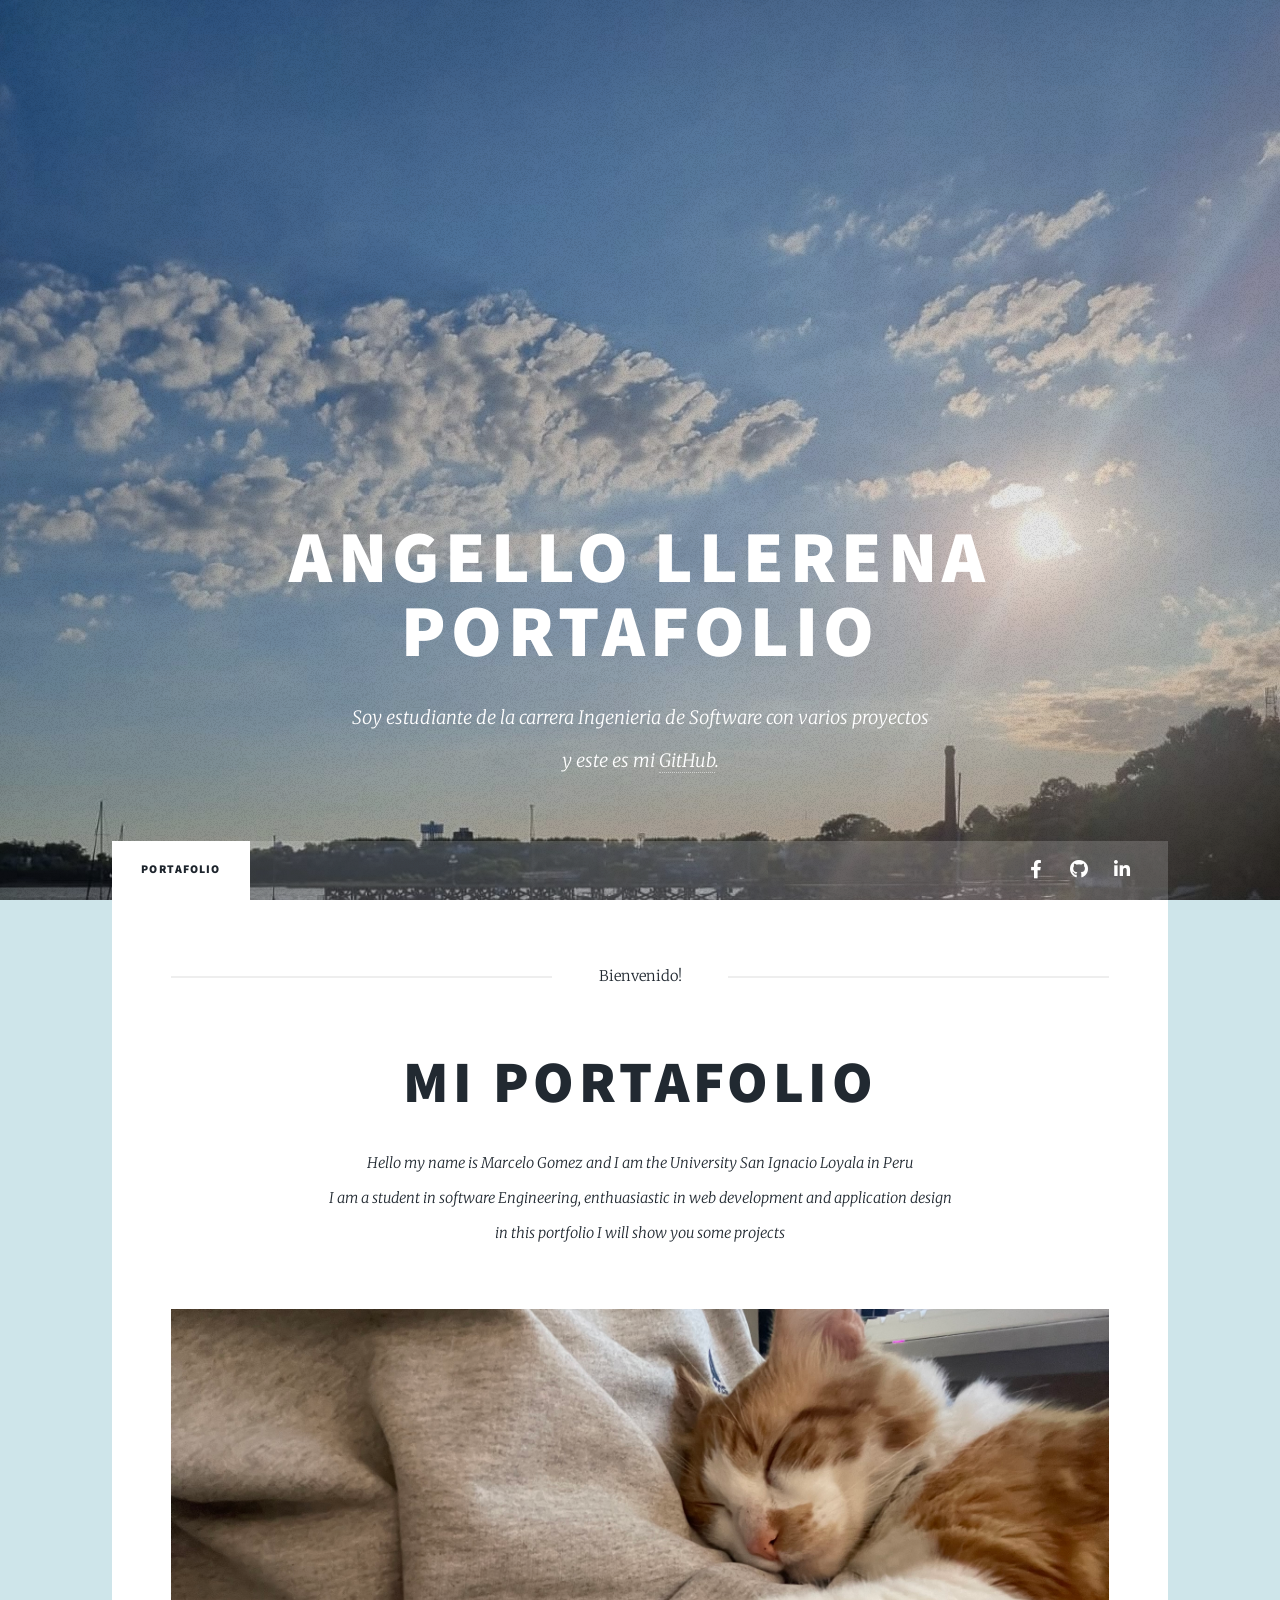
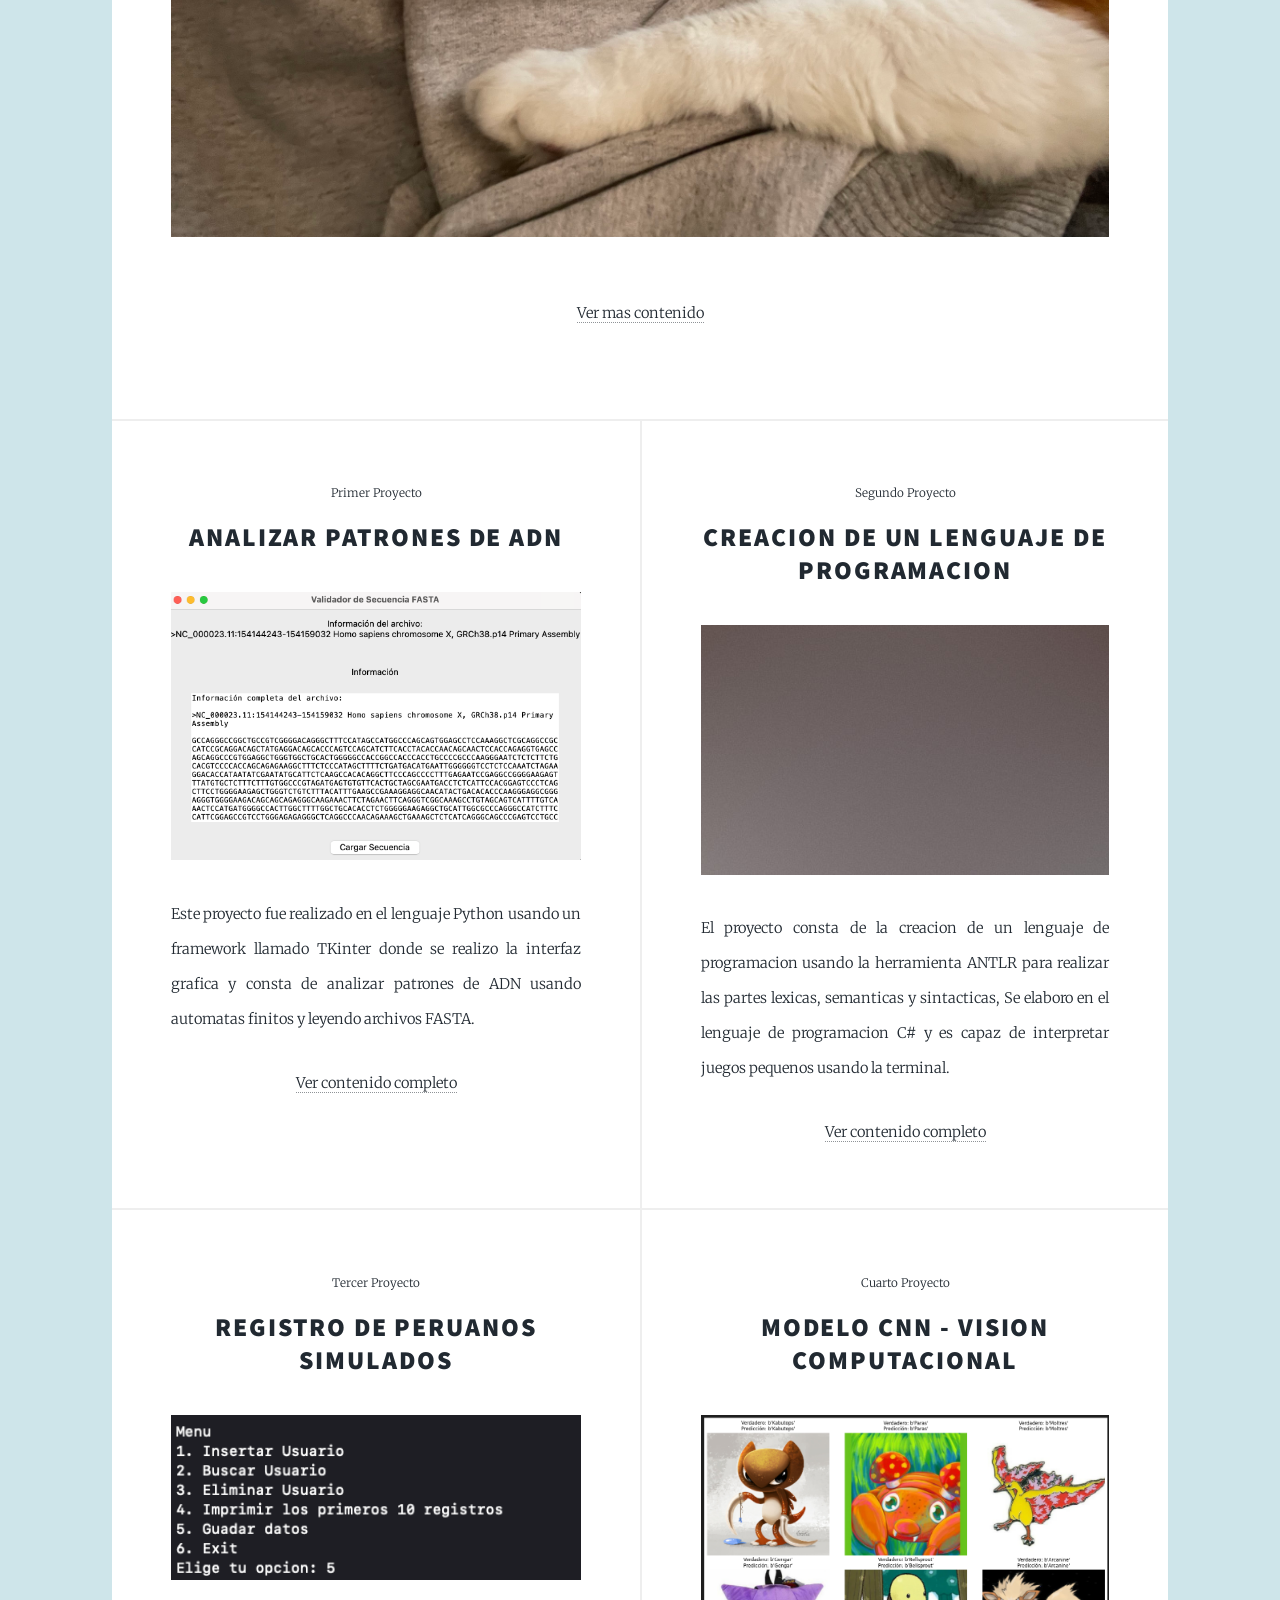
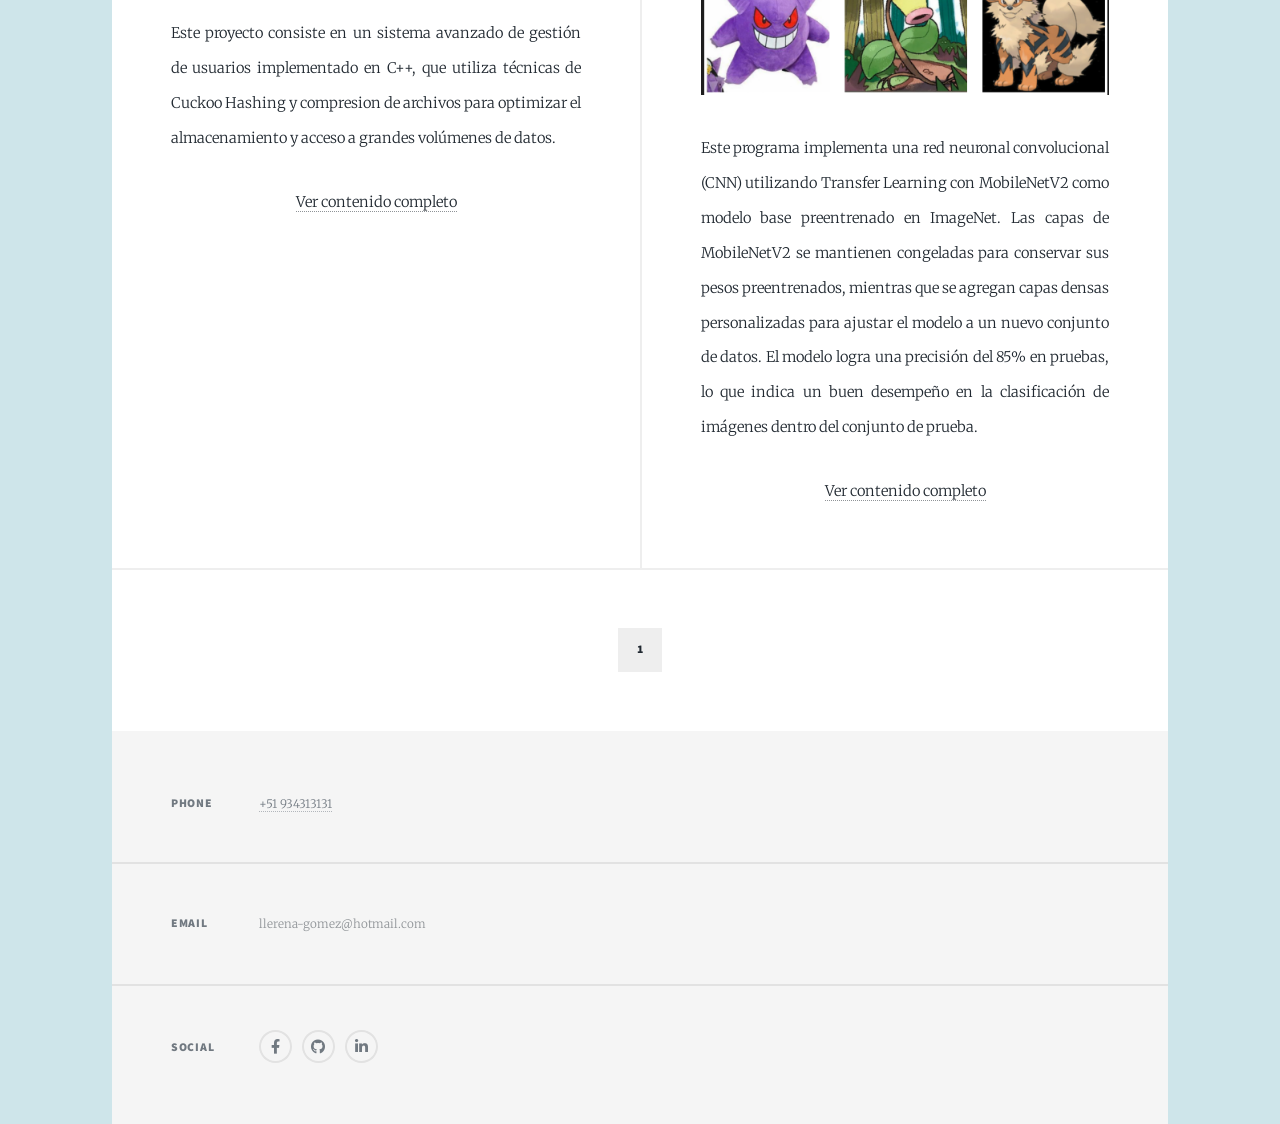
==== commit c497d31c: "Arreglo idioma" ====
--- a/index.html
+++ b/index.html
@@ -1,7 +1,7 @@
 <!DOCTYPE HTML>
 <html>
 	<head>
-		<title>Portfolio</title>
+		<title>Portafolio</title>
 		<meta charset="utf-8" />
 		<meta name="viewport" content="width=device-width, initial-scale=1, user-scalable=no" />
 		<link rel="stylesheet" href="assets/css/main.css" />
@@ -14,10 +14,11 @@
 
 				<!-- Intro -->
 					<div id="intro">
-						<h1>This is<br />
-						Marcelo</h1>
-						<p>I am a software engineer with multiple projects <br />
-						and this is my <a href="https://github.com/Angello5" target="_blank">GitHub</a>.</p>
+						<h1>Angello Llerena  
+							Portafolio<br />
+						</h1>
+						<p>Soy estudiante de la carrera Ingenieria de Software con varios proyectos <br />
+						y este es mi <a href="https://github.com/Angello5" target="_blank">GitHub</a>.</p>
 					</div>
 
 				<!-- Header -->
@@ -28,13 +29,13 @@
 				<!-- Nav -->
 					<nav id="nav">
 						<ul class="links">
-							<li class="active"><a href="index.html">This is </a></li>
+							<li class="active"><a href="index.html">Portafolio </a></li>
 
 						</ul>
 						<ul class="icons">
 							<li><a href="https://www.facebook.com/profile.php?id=100010503139224" target="_blank"  class="icon brands alt fa-facebook-f"><span class="label">Facebook</span></a></li>
 							<li><a href="https://github.com/Angello5" target="_blank" class="icon brands alt fa-github"><span class="label">GitHub</span></a></li>
-							<li><a href="https://www.instagram.com/marcelinh0pe/" target="_blank" class="icon brands alt fa-instagram"><span class="label">Instagram</span></a></li>
+							<!--<li><a href="https://www.instagram.com/marcelinh0pe/" target="_blank" class="icon brands alt fa-instagram"><span class="label">Instagram</span></a></li> -->
 							<li><a href="https://www.linkedin.com/in/angello-llerena-a1333a24a/" target="_blank" class="icon brands alt fa-linkedin-in"><span class="label">Linkedin</span></a></li>
 						</ul>
 					</nav>
@@ -45,15 +46,15 @@
 						<!-- Featured Post -->
 							<article class="post featured">
 								<header class="major">
-									<span class="date">Welcome everyone!</span>
-									<h2><a href="#">This is my personal project<br /></a></h2>
+									<span class="date">Bienvenido!</span>
+									<h2><a href="#">Mi Portafolio<br /></a></h2>
 									<p>Hello my name is Marcelo Gomez and I am the University San Ignacio Loyala in Peru<br />
 									I am a student in software Engineering, enthuasiastic in web development and application design <br />
 									in this portfolio I will show you some projects</p>
 								</header>
 								<a href="#" class="image main"><img src="images/IMG_0176.jpeg" alt="" /></a>
 								<ul class="actions special">
-									<li><a href="https://github.com/Angello5" target="_blank" class="button large">Click here for more...</a></li>
+									<li><a href="https://github.com/Angello5" target="_blank" class="button large">Ver mas contenido</a></li>
 								</ul>
 							</article>
 
@@ -61,7 +62,7 @@
 							<section class="posts">
 								<article>
 									<header>
-										<span class="date"> First Proyect </span>
+										<span class="date"> Primer Proyecto </span>
 										<h2><a href="https://github.com/Angello5/TeoriaComputacion">Analizar Patrones de ADN<br /></a></h2>
 									</header>
 									<a href="https://github.com/Angello5/TeoriaComputacion" target="_blank" class="image fit"><img src="images/Screenshot 2024-04-20 at 7.12.36 PM.png" alt="" /></a>
@@ -74,7 +75,7 @@
 								</article>
 								<article>
 									<header>
-										<span class="date">Second Proyect</span>
+										<span class="date">Segundo Proyecto</span>
 										<h2><a href="https://github.com/Angello5/compilador">Creacion de un lenguaje de programacion<br /></a></h2>
 									</header>
 									<a href="https://github.com/Angello5/compilador" target="_blank" class="image fit"><img src="images/pic03.jpg" alt="" /></a>
@@ -86,7 +87,7 @@
 								</article>
 								<article>
 									<header>
-										<span class="date">Third Project </span>
+										<span class="date">Tercer Proyecto </span>
 										<h2><a href="https://github.com/Angello5/RENIEC_API_cuckoo" target="_blank">Registro de Peruanos simulados<br /></a></h2>
 									</header>
 									<a href="https://github.com/Angello5/RENIEC_API_cuckoo" target="_blank" class="image fit"><img src="images/Screenshot 2024-12-19 at 11.55.50 PM.png" alt="" /></a>
@@ -99,7 +100,7 @@
 								</article>
 								<article>
 									<header>
-										<span class="date">Fourth Project </span>
+										<span class="date">Cuarto Proyecto </span>
 										<h2><a href="https://github.com/Angello5/CNN_Pokemon"> Modelo CNN - Vision Computacional<br /></a></h2>
 									</header>
 									<a href="https://github.com/Angello5/CNN_Pokemon" target="_blank" class="image fit"><img src="images/Screenshot from 2025-02-09 18-42-14.png" alt="" /></a>
@@ -159,7 +160,7 @@
 								<h3>Social</h3>
 								<ul class="icons alt">
 									<li><a href="https://www.facebook.com/profile.php?id=100010503139224" target="_blank" class="icon brands alt fa-facebook-f"><span class="label">Facebook</span></a></li>
-									<li><a href="https://www.instagram.com/marcelinh0pe/" target="_blank" class="icon brands alt fa-instagram"><span class="label">Instagram</span></a></li>
+									<!--<li><a href="https://www.instagram.com/marcelinh0pe/" target="_blank" class="icon brands alt fa-instagram"><span class="label">Instagram</span></a></li> -->
 									<li><a href="https://github.com/Angello5" target="_blank" class="icon brands alt fa-github"><span class="label">GitHub</span></a></li>
 									<li><a href="https://www.linkedin.com/in/angello-llerena-a1333a24a/" target="_blank" class="icon brands alt fa-linkedin-in"><span class="label">Linkedin</span></a></li>
 								</ul>
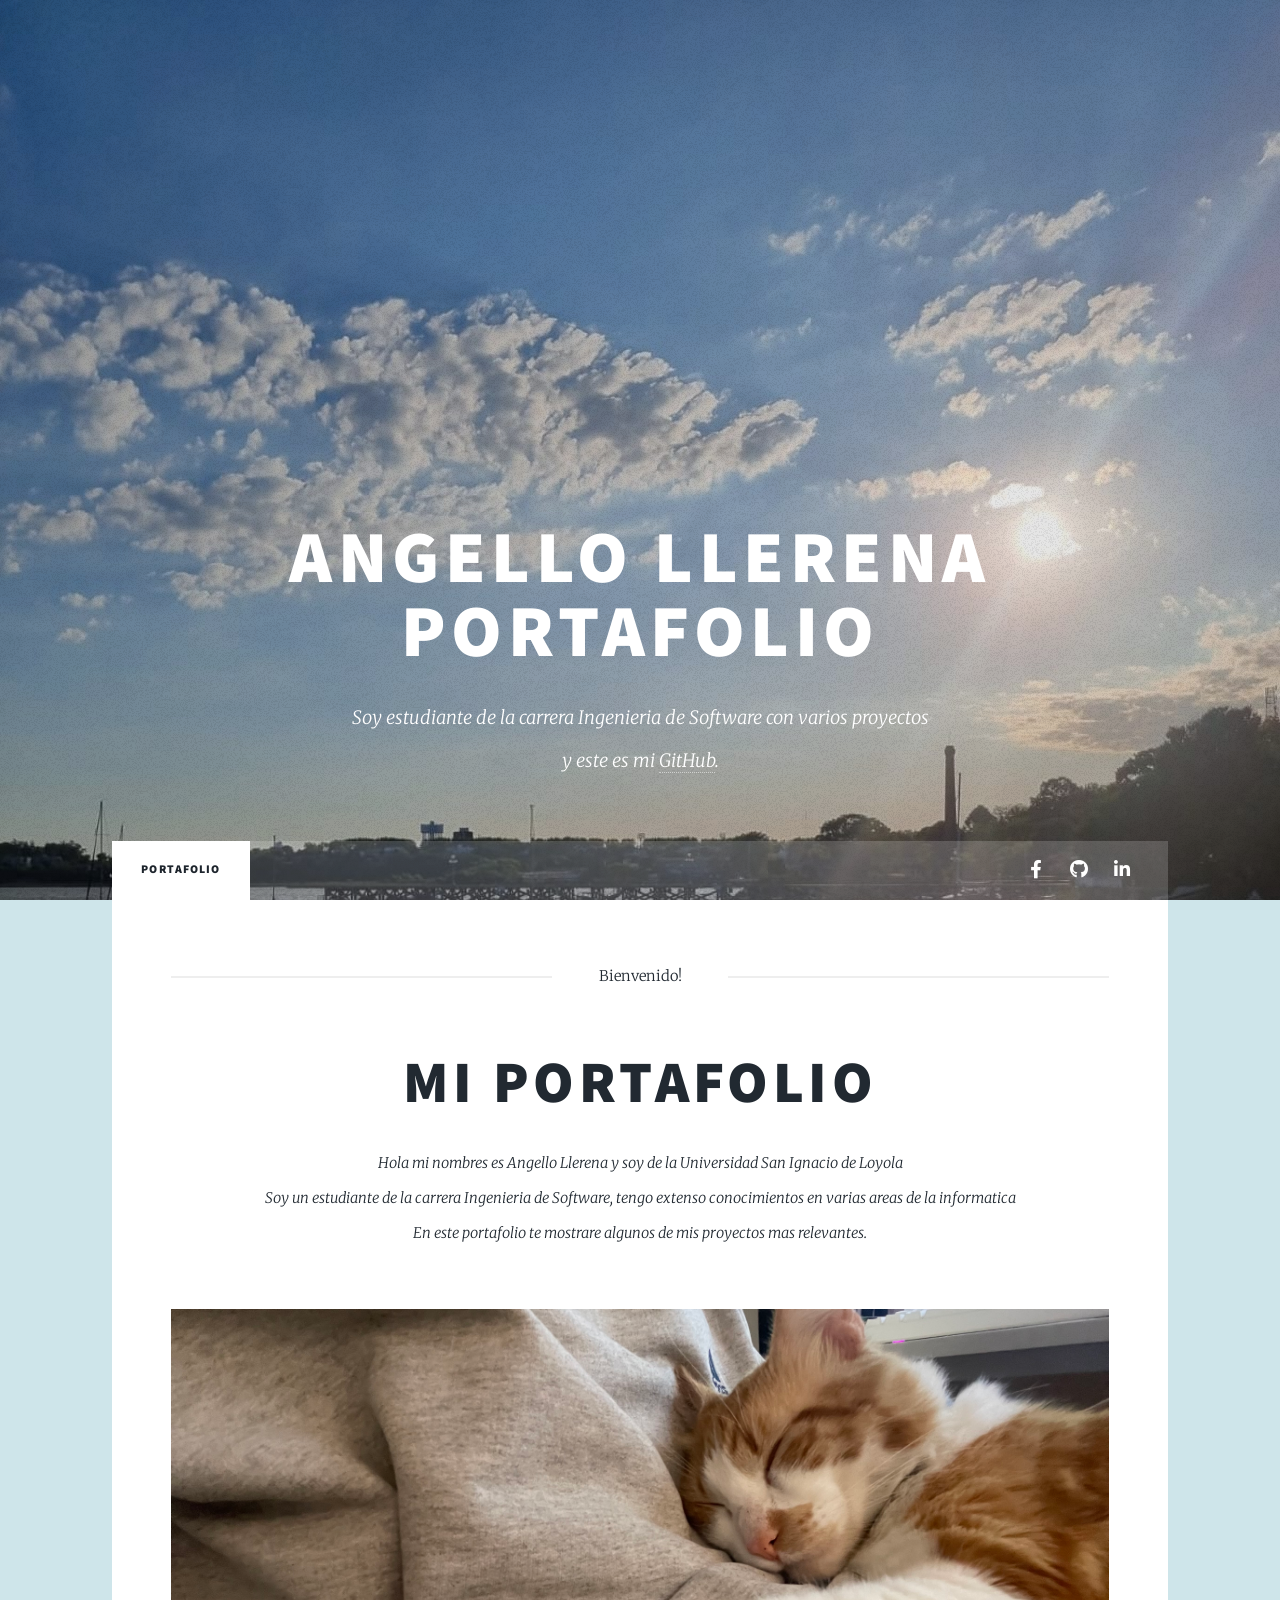
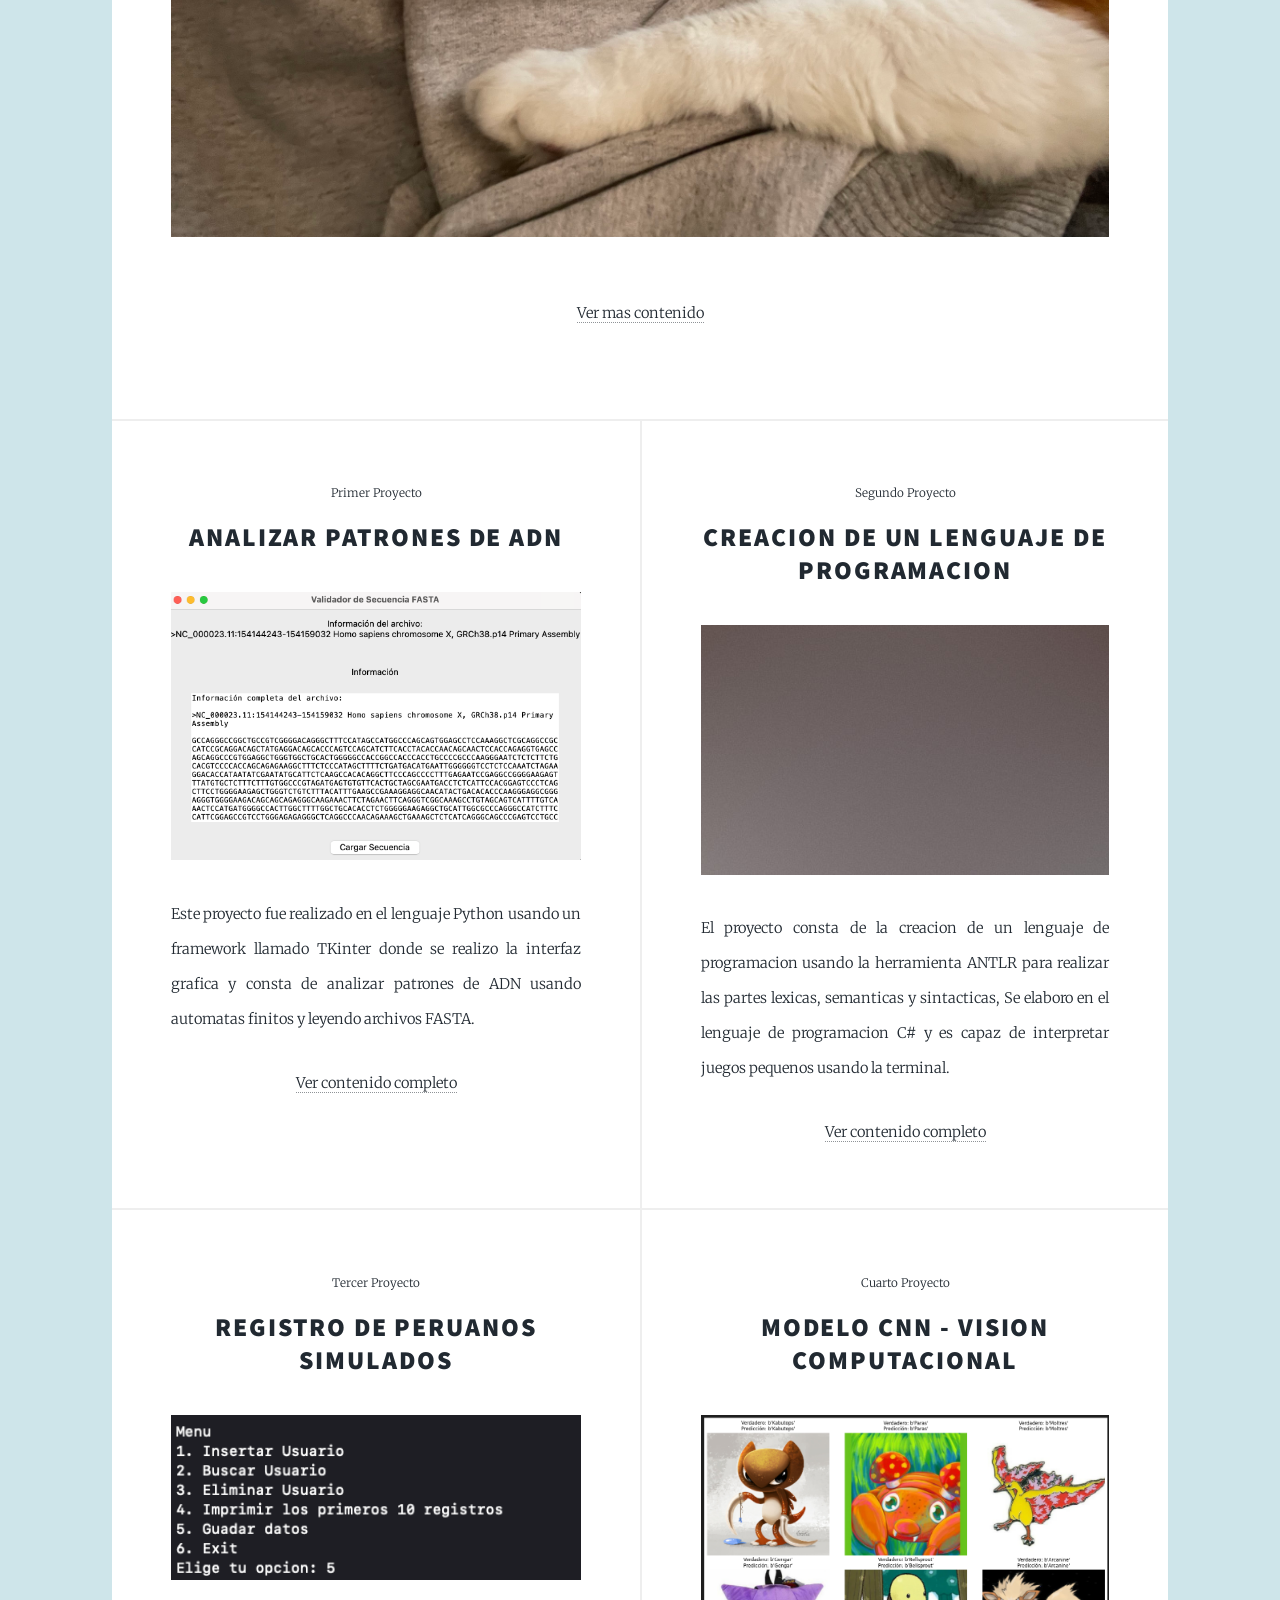
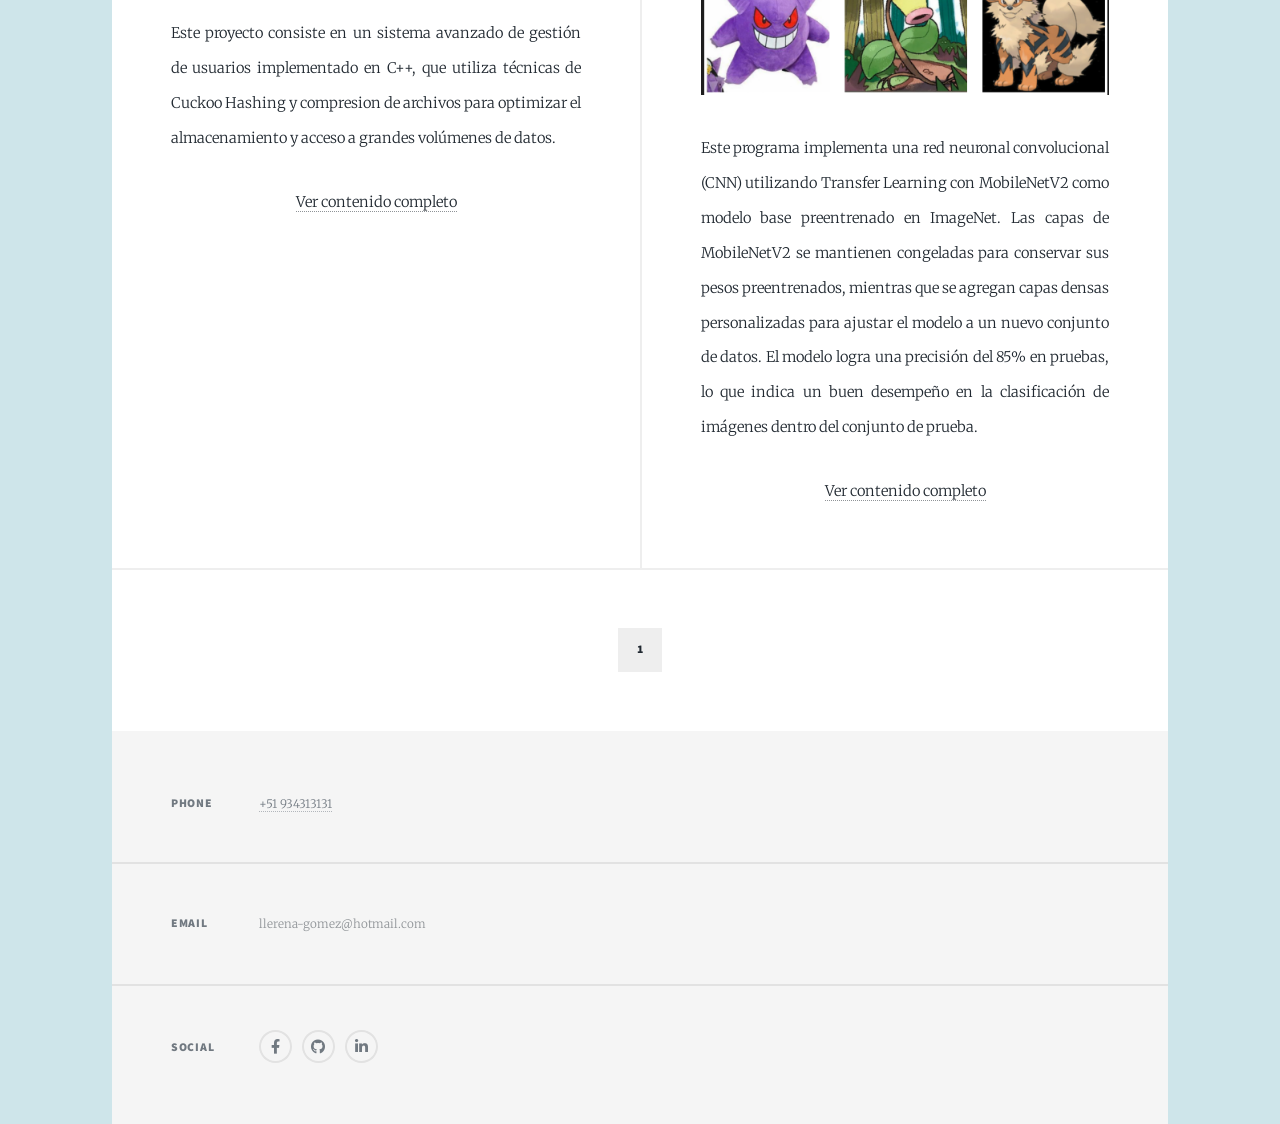
==== commit 7d6a19dd: "Actualizacion introduccion" ====
--- a/index.html
+++ b/index.html
@@ -48,9 +48,9 @@
 								<header class="major">
 									<span class="date">Bienvenido!</span>
 									<h2><a href="#">Mi Portafolio<br /></a></h2>
-									<p>Hello my name is Marcelo Gomez and I am the University San Ignacio Loyala in Peru<br />
-									I am a student in software Engineering, enthuasiastic in web development and application design <br />
-									in this portfolio I will show you some projects</p>
+									<p> Hola mi nombres es Angello Llerena y soy de la Universidad San Ignacio de Loyola <br>
+									Soy un estudiante de la carrera Ingenieria de Software, tengo extenso conocimientos en varias areas de la informatica<br>
+									En este portafolio te mostrare algunos de mis proyectos mas relevantes.</p>
 								</header>
 								<a href="#" class="image main"><img src="images/IMG_0176.jpeg" alt="" /></a>
 								<ul class="actions special">
@@ -150,7 +150,7 @@
 						<section class="split contact">
 							<section>
 								<h3>Phone</h3>
-								<p><a href="https://prefijo.info/51/" target="_blank">+51 934313131</a></p>
+								<p><a href="#" target="_blank">+51 934313131</a></p>
 							</section>
 							<section>
 								<h3>Email</h3>
